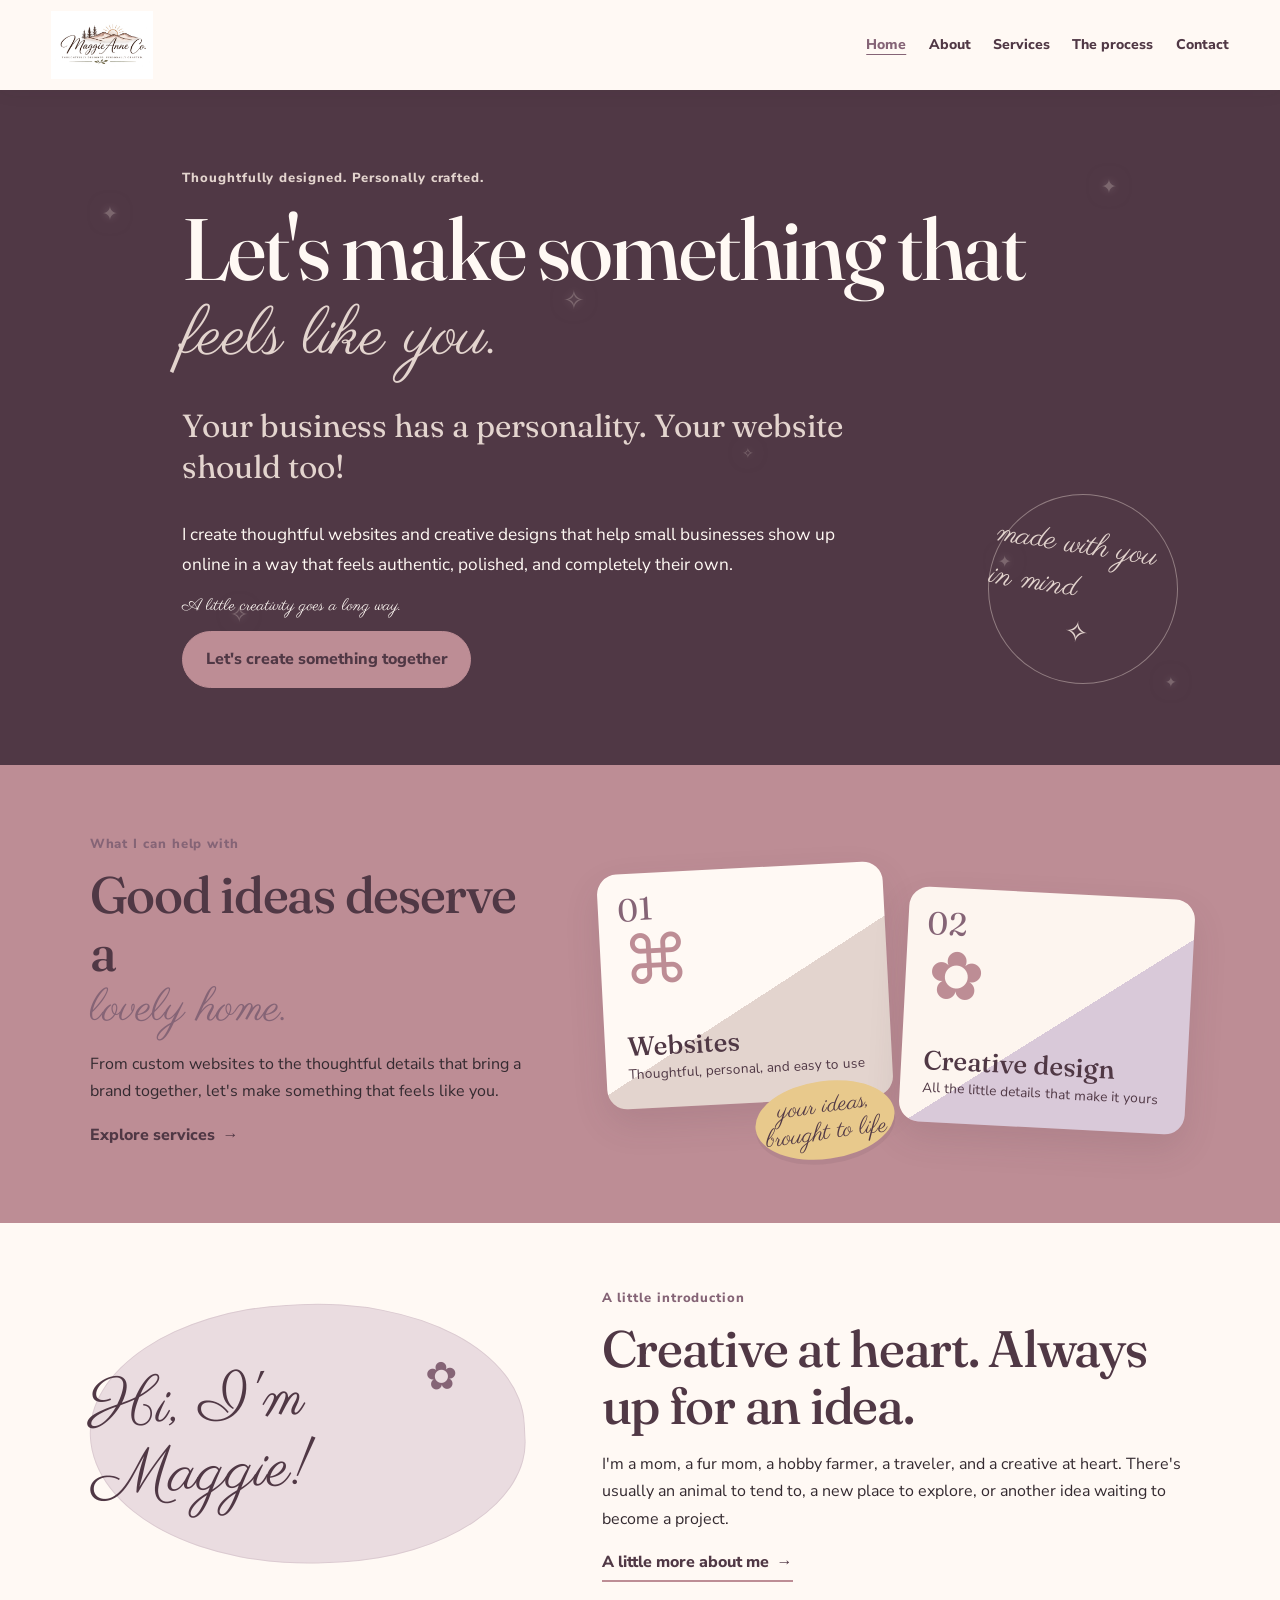
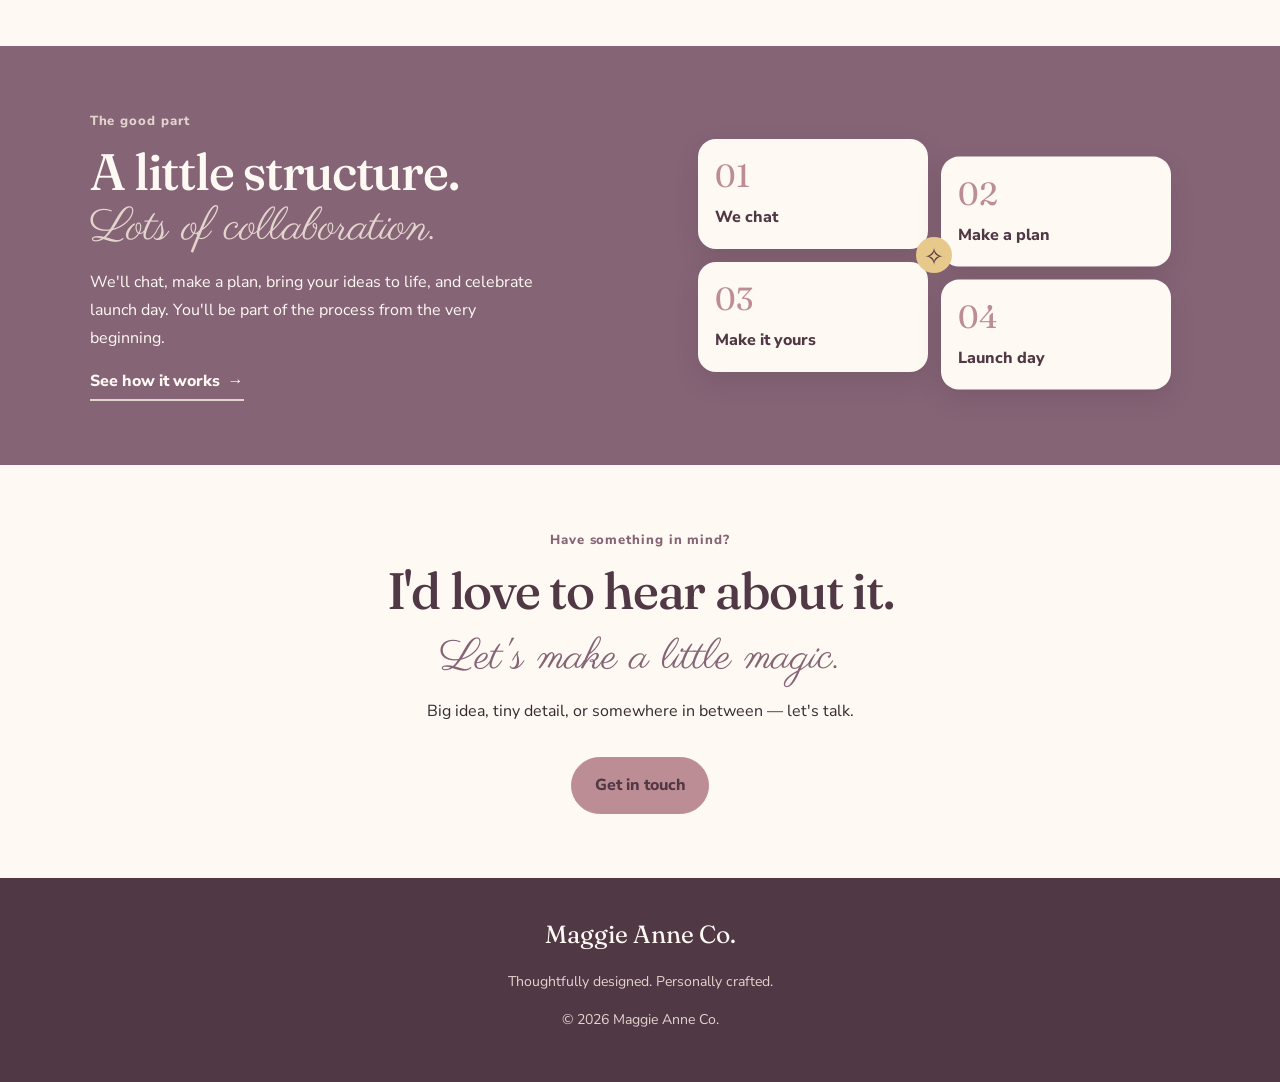
==== index.html @ d145fb6e "Refine brand typography with flowing boutique script accents" ====
<!doctype html>
<html lang="en">
<head>
  <meta charset="utf-8"><meta name="viewport" content="width=device-width, initial-scale=1">
  <meta name="description" content="Thoughtfully designed websites and creative design from Maggie Anne Co.">
  <meta name="theme-color" content="#503845"><title>Home | Maggie Anne Co.</title>
  <link rel="stylesheet" href="style.css"><script src="script.js" defer></script>
</head>
<body>
<header class="site-header"><a class="brand" href="index.html" aria-label="Maggie Anne Co. home"><img src="assets/brand/Untitled%20design%20-%201.png" alt="Maggie Anne Co."></a><nav class="nav" aria-label="Main navigation"><a href="index.html" aria-current="page">Home</a><a href="about.html">About</a><a href="services.html">Services</a><a href="process.html">The process</a><a href="contact.html">Contact</a></nav></header>
<main>
<section class="hero home-hero"><div class="sparkle-field" aria-hidden="true"><span class="sparkle s1">✦</span><span class="sparkle s2">✧</span><span class="sparkle s3">✦</span><span class="sparkle s4">✧</span><span class="sparkle s5">✦</span><span class="sparkle s6">✧</span><span class="sparkle s7">✦</span></div><div class="hero-inner">
<p class="eyebrow">Thoughtfully designed. Personally crafted.</p><h1>Let's make something that <span class="script-accent">feels like you.</span></h1><p class="hero-lede">Your business has a personality. Your website should too!</p><p>I create thoughtful websites and creative designs that help small businesses show up online in a way that feels authentic, polished, and completely their own.</p><p class="script-accent hero-script">A little creativity goes a long way.</p><a class="btn" href="contact.html">Let's create something together</a>
</div><div class="hero-side-note" aria-hidden="true"><span>made with you in mind</span><b>✧</b></div></section>
<section class="section rose home-offerings"><div class="section-inner home-feature-layout">
<div class="home-section-copy"><p class="eyebrow">What I can help with</p><h2>Good ideas deserve a <em class="script-accent">lovely home.</em></h2><p>From custom websites to the thoughtful details that bring a brand together, let's make something that feels like you.</p><a class="text-link" href="services.html">Explore services <span aria-hidden="true">→</span></a></div>
<div class="mini-showcase" aria-label="Creative services preview">
<a class="showcase-card showcase-web" href="services.html"><span class="showcase-number">01</span><span class="showcase-symbol">⌘</span><strong>Websites</strong><small>Thoughtful, personal, and easy to use</small></a>
<a class="showcase-card showcase-design" href="services.html"><span class="showcase-number">02</span><span class="showcase-symbol">✿</span><strong>Creative design</strong><small>All the little details that make it yours</small></a>
<div class="showcase-note script-accent">your ideas, brought to life</div>
</div></div></section>
<section class="section intro-strip"><div class="section-inner intro-feature">
<div class="intro-script-panel"><span class="script-accent">Hi, I'm Maggie!</span><span class="intro-doodle">✿</span></div>
<div class="intro-copy"><p class="eyebrow">A little introduction</p><h2>Creative at heart. Always up for an idea.</h2><p>I'm a mom, a fur mom, a hobby farmer, a traveler, and a creative at heart. There's usually an animal to tend to, a new place to explore, or another idea waiting to become a project.</p><a class="text-link" href="about.html">A little more about me <span aria-hidden="true">→</span></a></div>
</div></section>
<section class="section mauve home-process"><div class="section-inner home-feature-layout reverse">
<div class="home-section-copy light-copy"><p class="eyebrow">The good part</p><h2>A little structure. <em class="script-accent">Lots of collaboration.</em></h2><p>We'll chat, make a plan, bring your ideas to life, and celebrate launch day. You'll be part of the process from the very beginning.</p><a class="text-link" href="process.html">See how it works <span aria-hidden="true">→</span></a></div>
<div class="process-preview" aria-label="Four steps in the design process"><div class="preview-step"><b>01</b><span>We chat</span></div><div class="preview-step"><b>02</b><span>Make a plan</span></div><div class="preview-step"><b>03</b><span>Make it yours</span></div><div class="preview-step"><b>04</b><span>Launch day</span></div><span class="preview-spark">✧</span></div>
</div></section>
<section class="section final-invitation center"><div class="section-inner"><p class="eyebrow">Have something in mind?</p><h2>I'd love to hear about it.</h2><p class="script-accent closing-script">Let's make a little magic.</p><p>Big idea, tiny detail, or somewhere in between — let's talk.</p><a class="btn" href="contact.html">Get in touch</a></div></section>
</main><footer class="site-footer"><div class="footer-mark">Maggie Anne Co.</div><p>Thoughtfully designed. Personally crafted.</p><p>© <span id="year"></span> Maggie Anne Co.</p></footer>
</body></html>
---- style.css ----
@import url('https://fonts.googleapis.com/css2?family=Fraunces:opsz,wght@9..144,400;9..144,500;9..144,600&family=Nunito+Sans:wght@400;500;600;700;800&family=Parisienne&display=swap&display=swap');
:root{--plum:#503845;--rose:#BD8D95;--cream:#E3D4CE;--mauve:#856476;--paper:#FFF9F4;--ink:#342A30;--sage:#85816A;--butter:#E8C98C;--lilac:#D9C9D9}
*{box-sizing:border-box}html{scroll-behavior:smooth}body{margin:0;background:var(--paper);color:var(--ink);font:16px/1.72 'Nunito Sans',Arial,sans-serif}a{color:inherit}img{max-width:100%;height:auto}
.site-header{display:flex;align-items:center;justify-content:space-between;gap:1.5rem;padding:.7rem clamp(1rem,4vw,4rem);background:var(--paper);position:sticky;top:0;z-index:10;box-shadow:0 2px 18px #342a3010}.brand{display:block;flex:0 1 auto;min-width:0}.brand img{display:block;width:min(205px,34vw);max-height:68px;object-fit:contain;object-position:left center}.nav{display:flex;gap:clamp(.65rem,1.8vw,1.4rem);align-items:center;flex-wrap:wrap}.nav a{text-decoration:none;font-size:.88rem;font-weight:800;color:var(--plum);white-space:nowrap}.nav a:hover,.nav a[aria-current=page]{color:var(--mauve);text-decoration:underline;text-underline-offset:5px}
.hero{padding:clamp(3.7rem,6vw,5.5rem) clamp(1.3rem,8vw,8rem);background:var(--plum);color:var(--paper);position:relative;overflow:hidden;isolation:isolate}.hero-inner{max-width:1000px;margin:auto;position:relative;z-index:1}.eyebrow{text-transform:none;letter-spacing:.07em;font-size:.82rem;font-weight:800;color:var(--mauve);margin:0 0 .65rem}.hero .eyebrow{color:var(--cream)}h1,h2,h3{font-family:'Fraunces',Georgia,serif;font-weight:500;line-height:1.12;letter-spacing:-.025em;color:var(--plum);margin-top:.2rem}h1{font-size:clamp(2.65rem,6.8vw,5.6rem);color:var(--paper);max-width:900px;margin:.35rem 0 1rem}h1 em{color:var(--cream);font-weight:500}h2{font-size:clamp(2rem,4vw,3.25rem);margin:.25rem 0 1rem}h3{font-size:1.45rem;margin:.25rem 0 .55rem}.hero p:not(.eyebrow){max-width:690px;color:var(--paper);font-size:1.08rem}.hero .hero-lede{font-family:'Fraunces',Georgia,serif;font-size:clamp(1.35rem,2.6vw,2rem)!important;line-height:1.3;color:var(--cream)!important;max-width:760px}.hero-aside{color:#F0DCE0!important;font-weight:700}
.script-accent{font-family:'Parisienne','Brush Script MT',cursive;font-weight:400;letter-spacing:0;color:var(--mauve);font-size:clamp(2.05rem,3.6vw,3rem);line-height:1.08}.hero-script{color:var(--cream);font-size:clamp(2.25rem,4vw,3.35rem);margin:.65rem 0 0}.btn{display:inline-block;padding:.85rem 1.4rem;border-radius:999px;background:var(--rose);color:var(--plum);font-weight:800;text-decoration:none;margin-top:1rem;border:1px solid var(--rose);transition:transform .2s ease,background .2s ease}.btn:hover{background:var(--cream);transform:translateY(-2px)}
.section{padding:clamp(3rem,5vw,4.5rem) clamp(1.3rem,7vw,7rem)}.section-inner{max-width:1120px;margin:auto}.section.rose{background:var(--rose)}.section.mauve{background:var(--mauve);color:var(--paper)}.section.mauve h2,.section.mauve h3,.section.plum h2{color:var(--paper)}.section.plum{background:var(--plum);color:var(--paper)}.section.cream{background:var(--cream)}
.panel{background:var(--paper);color:var(--ink);padding:clamp(1.5rem,4vw,3.2rem);border-radius:24px;box-shadow:0 18px 44px #342a3020;max-width:960px}.panel h2,.panel h3{color:var(--plum)}.panel-feature{position:relative;overflow:hidden}.panel-feature:after{content:'✧';position:absolute;right:clamp(1rem,4vw,3rem);top:1rem;font-size:clamp(3rem,7vw,6rem);line-height:1;color:var(--lilac);opacity:.75;transform:rotate(12deg)}.panel-feature>*{position:relative;z-index:1}.text-link{display:inline-flex;gap:.5rem;align-items:center;color:var(--plum);font-weight:800;text-decoration:none;border-bottom:2px solid var(--rose);padding-bottom:.2rem}.text-link span{transition:transform .2s}.text-link:hover span{transform:translateX(4px)}.center{text-align:center}
.site-footer{background:var(--plum);color:var(--cream);padding:2.2rem 1.3rem;text-align:center;font-size:.88rem}.footer-mark{font-family:'Fraunces',Georgia,serif;font-size:1.55rem;color:var(--paper)}.small-note{font-size:.9rem;color:#5A4A52;margin-top:1.5rem}
.sparkle-field{position:absolute;inset:0;pointer-events:none;overflow:hidden;z-index:0}.sparkle{position:absolute;display:block;color:var(--cream);text-shadow:0 0 7px #fff8,0 0 18px #BD8D95aa;opacity:.3;animation:twinkle 4.2s ease-in-out infinite}.sparkle.s1{top:16%;left:8%;font-size:1.2rem;animation-delay:.2s}.sparkle.s2{top:28%;left:44%;font-size:1.6rem;animation-delay:1.1s}.sparkle.s3{top:68%;left:78%;font-size:1rem;animation-delay:1.8s}.sparkle.s4{top:75%;left:18%;font-size:1.4rem;animation-delay:.7s}.sparkle.s5{top:12%;left:86%;font-size:1.2rem;animation-delay:2.2s}.sparkle.s6{top:52%;left:58%;font-size:.9rem;animation-delay:1.4s}.sparkle.s7{top:86%;left:91%;font-size:.9rem;animation-delay:2.7s}@keyframes twinkle{0%,100%{opacity:.12;transform:scale(.75) rotate(0)}45%{opacity:.8;transform:scale(1.2) rotate(22deg);filter:brightness(1.35)}65%{opacity:.35;transform:scale(.92) rotate(40deg)}}
.home-hero{min-height:490px;display:flex;align-items:center}.home-hero .hero-inner{max-width:850px;margin-left:max(0px,calc((100vw - 1120px)/2))}.hero-side-note{position:absolute;right:8%;bottom:12%;width:190px;height:190px;border:1px solid #e3d4ce70;border-radius:50%;display:flex;align-items:center;justify-content:center;flex-direction:column;transform:rotate(9deg);color:var(--cream);font:500 2rem 'Parisienne',cursive}.hero-side-note b{font:1.8rem 'Nunito Sans';margin-top:.2rem}.home-feature-layout{display:grid;grid-template-columns:.85fr 1.15fr;gap:clamp(2rem,6vw,5rem);align-items:center}.home-section-copy{max-width:460px}.home-section-copy h2 em{font-weight:500}.mini-showcase{min-height:330px;position:relative;display:grid;grid-template-columns:1fr 1fr;gap:1rem;align-items:center;padding:1rem 0 2rem}.showcase-card{min-height:235px;padding:1.4rem;border-radius:20px;background:var(--paper);color:var(--plum);text-decoration:none;box-shadow:0 15px 35px #50384520;display:flex;flex-direction:column;justify-content:flex-end;position:relative;overflow:hidden;transition:transform .25s}.showcase-card:hover{transform:translateY(-7px) rotate(-1deg)}.showcase-web{transform:rotate(-3deg);background:linear-gradient(150deg,#fff9f4 0 55%,#e3d4ce 55%)}.showcase-design{transform:translateY(25px) rotate(3deg);background:linear-gradient(145deg,#fdf5ef 0 55%,#d9c9d9 55%)}.showcase-number{position:absolute;top:1rem;left:1.2rem;font:2rem 'Fraunces',serif;color:var(--mauve)}.showcase-symbol{font-size:4.2rem;line-height:1;color:var(--rose);margin-bottom:auto;padding-top:2.1rem}.showcase-card strong{font:500 1.65rem 'Fraunces',serif}.showcase-card small{font-size:.85rem}.showcase-note{position:absolute;bottom:0;left:26%;background:var(--butter);color:var(--plum);border-radius:50%;width:140px;height:78px;display:grid;place-items:center;text-align:center;font-size:1.55rem;transform:rotate(-8deg);box-shadow:0 5px 0 #50384515}
.intro-feature{display:grid;grid-template-columns:.85fr 1.15fr;gap:clamp(2rem,6vw,5rem);align-items:center}.intro-script-panel{min-height:260px;border-radius:48% 52% 45% 55%;background:#eadce0;display:flex;align-items:center;justify-content:center;position:relative;transform:rotate(-3deg);box-shadow:inset 0 0 0 1px #85647625}.intro-script-panel .script-accent{font-size:clamp(3rem,5vw,4.5rem);color:var(--plum)}.intro-doodle{position:absolute;right:15%;top:18%;font-size:2.4rem;color:var(--mauve)}.intro-copy{max-width:610px}.intro-copy h2{margin-bottom:.8rem}
.home-process .home-feature-layout{grid-template-columns:1fr 1fr}.light-copy h2,.light-copy p{color:var(--paper)}.light-copy .eyebrow{color:var(--cream)}.light-copy .script-accent{color:var(--cream)}.light-copy .text-link{color:var(--paper);border-color:var(--cream)}.process-preview{display:grid;grid-template-columns:1fr 1fr;gap:.8rem;position:relative;padding:1.2rem}.preview-step{background:var(--paper);color:var(--plum);padding:1.1rem;border-radius:18px;min-height:110px;display:flex;flex-direction:column;justify-content:space-between;box-shadow:0 10px 25px #342a3025}.preview-step b{font:2rem 'Fraunces',serif;color:var(--rose)}.preview-step span{font-weight:800}.preview-step:nth-child(2){transform:translateY(1.1rem)}.preview-step:nth-child(4){transform:translateY(1.1rem)}.preview-spark{position:absolute;left:calc(50% - 18px);top:calc(50% - 18px);background:var(--butter);color:var(--plum);width:36px;height:36px;border-radius:50%;display:grid;place-items:center;font-size:1.5rem}.closing-script{font-size:2.7rem;margin:.2rem 0}.final-invitation{background:var(--paper)}
.about-intro{display:grid;grid-template-columns:.82fr 1.18fr;gap:2.5rem;align-items:center}.about-photo-composition{position:relative;padding:0 1rem 2.2rem 0}.photo-placeholder{min-height:230px;border:1.5px dashed #85647680;border-radius:22px;background:linear-gradient(145deg,#fff9f4 0%,#eadce0 52%,#e3d4ce 100%);display:flex;flex-direction:column;align-items:center;justify-content:center;text-align:center;padding:1.5rem;color:var(--plum);gap:.45rem;position:relative;overflow:hidden}.photo-placeholder strong{font-family:'Fraunces',Georgia,serif;font-size:1.35rem;font-weight:500}.photo-placeholder small{font-size:.85rem;max-width:230px}.photo-main{min-height:450px;border-radius:48% 48% 18px 18px;background:radial-gradient(ellipse at 50% 28%,#fff9f4 0 13%,transparent 13.5%),linear-gradient(145deg,#d8c5c8,#fff9f4 48%,#c7b9a6)}.placeholder-icon{font-size:2.5rem;color:var(--mauve)}.photo-caption{position:absolute;bottom:.1rem;left:1.3rem;font-size:2rem;color:var(--plum);transform:rotate(-5deg)}.photo-sticker{position:absolute;right:-.3rem;top:12%;width:92px;height:92px;border-radius:50%;background:var(--butter);color:var(--plum);display:grid;place-content:center;text-align:center;font:500 1.2rem/1 'Parisienne',cursive;transform:rotate(9deg);box-shadow:0 5px 0 #50384518}.about-story{max-width:none}.section-heading{max-width:720px;margin:0 auto 1.5rem;text-align:center}.section-script{display:block;font-size:2rem;margin-top:.2rem}.photo-grid{display:grid;grid-template-columns:repeat(4,1fr);gap:1rem;align-items:start}.photo-grid .photo-placeholder{min-height:245px;justify-content:flex-end;text-align:left;align-items:flex-start;padding:1.3rem}.photo-grid .photo-placeholder:nth-child(even){margin-top:2rem}.photo-grid .photo-placeholder:nth-child(odd){margin-bottom:1rem}.photo-grid .placeholder-icon{font-size:3rem;margin-bottom:auto}.photo-index{position:absolute;right:1rem;top:.8rem;font:1.5rem 'Fraunces',serif;color:#85647680}.farm-photo{background:linear-gradient(155deg,#d9d4bd,#fff9f4 70%)}.animal-photo{background:linear-gradient(155deg,#eadce0,#fff9f4 70%)}.travel-photo{background:linear-gradient(155deg,#c9d0c2,#fff9f4 70%)}.making-photo{background:linear-gradient(155deg,#e8d4c5,#fff9f4 70%)}.about-ending{display:grid;grid-template-columns:.55fr 1.45fr;gap:2rem;align-items:center}.about-ending-mark{font-size:clamp(2.8rem,5vw,4.5rem);color:var(--cream);text-align:center;transform:rotate(-7deg)}
.service-heading{display:grid;grid-template-columns:auto 1fr;gap:1.5rem;align-items:start;margin-bottom:1.8rem}.service-heading>div{max-width:800px}.section-number{font-family:'Fraunces',Georgia,serif;font-size:clamp(3rem,7vw,5.5rem);line-height:.95;color:var(--plum);background:var(--cream);border-radius:50% 46% 52% 44%;width:clamp(4.5rem,9vw,7rem);height:clamp(4.5rem,9vw,7rem);display:grid;place-items:center;transform:rotate(-7deg)}.service-heading-light .section-number{background:var(--cream);color:var(--plum)}.service-feature-grid{display:grid;grid-template-columns:repeat(3,1fr);gap:1rem}.service-card,.detail-card{background:var(--paper);border-radius:22px;padding:1.5rem;box-shadow:0 12px 30px #342a3015;position:relative;overflow:hidden}.service-card:nth-child(2){transform:translateY(1rem)}.service-card h3,.detail-card h3{color:var(--plum)}.card-doodle{font-size:2.5rem;color:var(--rose);display:block;margin-bottom:.3rem}.card-kicker{display:block;text-transform:uppercase;letter-spacing:.1em;font-size:.68rem;font-weight:800;color:var(--mauve);margin:.3rem 0}.founding-offer{margin:3rem 0 2rem;background:var(--plum);color:var(--paper);border-radius:28px;padding:clamp(1.5rem,4vw,3rem);display:grid;grid-template-columns:145px 1fr;gap:2rem;align-items:center;position:relative;overflow:hidden;box-shadow:0 18px 38px #50384530}.founding-offer:after{content:'✦';position:absolute;right:2rem;top:-1.3rem;font-size:9rem;color:#ffffff12;transform:rotate(12deg)}.founding-offer h2{color:var(--paper);margin:.1rem 0}.founding-offer .eyebrow{color:var(--cream)}.offer-stamp{width:130px;height:130px;border-radius:50%;background:var(--butter);color:var(--plum);display:grid;place-content:center;text-align:center;font-family:'Fraunces',Georgia,serif;font-size:1.15rem;line-height:1.05;transform:rotate(-9deg);box-shadow:0 5px 0 #bd8d95}.offer-price{font-family:'Fraunces',Georgia,serif;font-size:3rem;line-height:1;margin:.3rem 0;color:var(--cream)}.offer-footnote{font-size:.88rem;color:var(--cream);font-style:italic}.details-grid{display:grid;grid-template-columns:repeat(2,1fr);gap:1rem}.detail-card{border:1px solid #85647630}.detail-card .eyebrow{color:var(--mauve)}.service-heading-light .eyebrow{color:var(--cream)}.service-script{display:block;color:var(--cream);font-size:2.4rem;margin-top:.4rem}.creative-grid{display:grid;grid-template-columns:repeat(3,1fr);gap:1rem;margin-top:1.5rem}.creative-card{background:var(--paper);color:var(--ink);border-radius:22px;padding:1.35rem;min-height:175px;box-shadow:0 12px 30px #342a3020;transition:transform .2s ease;position:relative;overflow:hidden}.creative-card:after{content:'✧';position:absolute;right:1rem;bottom:-.9rem;font-size:4rem;color:#d9c9d955}.creative-card:hover{transform:translateY(-5px)}.creative-card>span{font-size:1.8rem;color:var(--rose)}.creative-card h3{color:var(--plum);font-size:1.25rem}.service-note{margin-top:1.5rem;color:var(--paper);font-weight:700}
.section-heading{max-width:720px;margin:0 auto 1.5rem;text-align:center}.process-grid{display:grid;grid-template-columns:repeat(2,1fr);gap:1.2rem;margin-top:1.5rem;position:relative}.process-card{background:var(--paper);border-radius:24px;padding:1.6rem;box-shadow:0 12px 30px #342a3018;border:1px solid #85647620;position:relative;overflow:hidden;transition:transform .2s,box-shadow .2s}.process-card:hover{transform:translateY(-4px);box-shadow:0 18px 36px #342a3025}.process-top{display:flex;justify-content:space-between;align-items:center;margin-bottom:1rem}.process-card .number{font-size:3rem;color:var(--mauve)}.process-icon{width:3.5rem;height:3.5rem;display:grid;place-items:center;border-radius:50%;background:var(--cream);color:var(--plum);font-size:1.6rem}.process-card:nth-child(2) .process-icon{background:#E9D9DC}.process-card:nth-child(3) .process-icon{background:#E6DCE8}.process-card:nth-child(4) .process-icon{background:#F0E2C9}.process-card .eyebrow{color:var(--mauve)}.step-note{display:block;border-top:1px solid #85647630;margin-top:1.2rem;padding-top:.9rem;color:var(--mauve);font-weight:800;font-size:.9rem}.communication-section{display:grid;grid-template-columns:.7fr 1.3fr;gap:2rem;align-items:center}.communication-ornament{display:flex;flex-direction:column;align-items:center;color:var(--cream);font-size:2.5rem;text-align:center;transform:rotate(-5deg)}.communication-ornament b{font-size:2.5rem;font-weight:400}
.contact-card{background:var(--paper);padding:2rem;border-radius:18px;max-width:720px}.contact-card a{color:var(--plum);font-weight:700}
@media(max-width:800px){.site-header{align-items:center;gap:.5rem}.brand img{width:150px;max-height:54px}.nav{justify-content:flex-end;gap:.45rem .8rem}.nav a{font-size:.78rem}.photo-grid{grid-template-columns:repeat(2,1fr)}.service-feature-grid{grid-template-columns:1fr}.service-card:nth-child(2){transform:none}.creative-grid{grid-template-columns:repeat(2,1fr)}.hero-side-note{right:3%;opacity:.6}.home-feature-layout,.intro-feature{gap:2rem}.about-ending{grid-template-columns:1fr}.about-ending-mark{margin-bottom:-1rem}}
@media(max-width:560px){.site-header{position:relative;flex-direction:column;align-items:center;padding:.65rem 1rem}.brand img{width:180px;max-height:56px;object-position:center}.nav{justify-content:center;gap:.55rem .9rem}.nav a{font-size:.78rem}.hero{padding:3.7rem 1.35rem}.hero:after{display:none}.section{padding-block:3rem}.home-feature-layout,.intro-feature,.home-process .home-feature-layout,.about-intro,.communication-section{grid-template-columns:1fr;gap:1.6rem}.hero-side-note{display:none}.mini-showcase{min-height:280px;gap:.6rem;padding:.5rem 0 2rem}.showcase-card{min-height:205px;padding:1rem}.showcase-card strong{font-size:1.35rem}.showcase-note{left:27%;width:125px}.intro-script-panel{min-height:190px;max-width:340px;margin:auto;width:100%}.intro-copy{padding:0 .2rem}.process-preview{padding:.3rem}.preview-step{min-height:95px}.photo-main{min-height:320px}.photo-grid{grid-template-columns:repeat(2,1fr);gap:.7rem}.photo-grid .photo-placeholder{min-height:200px;padding:1rem}.photo-grid .photo-placeholder:nth-child(even){margin-top:1rem}.photo-caption{font-size:1.7rem}.photo-sticker{width:78px;height:78px;font-size:1rem}.service-heading{grid-template-columns:1fr;gap:1rem}.section-number{width:4rem;height:4rem;font-size:2.8rem}.founding-offer{grid-template-columns:1fr;gap:1.2rem;margin-top:2rem}.offer-stamp{width:100px;height:100px;font-size:1rem}.details-grid,.process-grid,.creative-grid{grid-template-columns:1fr}.service-card:nth-child(2){transform:none}.communication-ornament{flex-direction:row;justify-content:center;gap:.6rem;font-size:2rem}.about-ending-mark{font-size:3rem}.panel-feature:after{font-size:3.5rem;right:1rem;top:.6rem}}
@media(prefers-reduced-motion:reduce){.sparkle{animation:none;opacity:.45}html{scroll-behavior:auto}.btn,.creative-card,.process-card,.showcase-card{transition:none}}


/* Refinements from mobile review */
.home-section-copy h2 .script-accent,
.light-copy h2 .script-accent{display:block;font-style:normal;margin-top:.08em}
.home-section-copy h2,.light-copy h2{max-width:100%}
.about-ending .panel-feature{padding-top:1.8rem;padding-bottom:2rem}
.about-ending .panel-feature .eyebrow{margin-bottom:.45rem}
.about-ending .panel-feature h2{display:block;margin:.1rem 0 .8rem;max-width:640px}
.service-card{padding:1.2rem 1.35rem}
.service-card .card-doodle{position:absolute;top:1.15rem;right:1.25rem;font-size:1.8rem;margin:0}
.service-card .card-kicker{padding-right:2.2rem;margin:.15rem 0 .65rem}
.service-card h3{max-width:92%;margin-bottom:.45rem}
@media(max-width:560px){
  .mini-showcase{display:grid;grid-template-columns:1fr;min-height:0;gap:.8rem;padding:.4rem 0 0}
  .showcase-card,.showcase-web,.showcase-design{display:grid;grid-template-columns:58px 1fr;grid-template-rows:auto auto;align-content:center;align-items:center;gap:.1rem 1rem;min-height:116px;padding:1rem 1.15rem;transform:none;border-radius:18px}
  .showcase-card:hover{transform:none}
  .showcase-number{top:.7rem;right:1rem;left:auto;font-size:1.15rem}
  .showcase-symbol{grid-column:1;grid-row:1/3;font-size:2.8rem;line-height:1;padding:0;margin:0;align-self:center}
  .showcase-card strong{grid-column:2;grid-row:1;font-size:1.35rem;align-self:end;padding-right:1.6rem}
  .showcase-card small{grid-column:2;grid-row:2;font-size:.82rem;line-height:1.35;align-self:start}
  .showcase-note{position:static;width:auto;max-width:260px;height:auto;min-height:0;padding:.55rem 1rem;margin:.1rem auto 0;border-radius:999px;display:block;text-align:center;font-size:1.45rem;transform:none}
  .home-section-copy h2 .script-accent,.light-copy h2 .script-accent{margin-top:.12em}
  .service-card{padding:1.15rem 1.25rem}
  .service-card .card-doodle{top:1rem;right:1.1rem}
  .service-card .card-kicker{margin-bottom:.45rem}
}


/* Compact creative-service cards with custom line-art illustrations */
.card-doodle{position:absolute;top:1rem;right:1.2rem;width:2.2rem;height:2.2rem;color:var(--rose);margin:0}
.card-doodle svg,.creative-icon svg{width:100%;height:100%;fill:none;stroke:currentColor;stroke-width:2;stroke-linecap:round;stroke-linejoin:round}
.creative-card{display:grid;grid-template-columns:3.25rem 1fr;gap:1rem;align-items:start;min-height:0;padding:1.35rem}
.creative-icon{display:block;width:3rem;height:3rem;color:var(--rose);margin:.1rem 0 0}
.creative-card-copy{min-width:0}
.creative-card h3{margin:.05rem 0 .45rem;font-size:1.22rem;line-height:1.18}
.creative-card p{margin:0;font-size:.94rem;line-height:1.5}
.creative-card:after{font-size:2.8rem;right:.55rem;bottom:-.8rem}
@media(max-width:560px){
 .creative-grid{grid-template-columns:1fr;gap:.75rem}
 .creative-card{grid-template-columns:2.7rem 1fr;gap:.9rem;padding:1.05rem 1.15rem;min-height:0}
 .creative-icon{width:2.5rem;height:2.5rem}
 .creative-card h3{font-size:1.18rem}
 .creative-card p{font-size:.9rem;line-height:1.45}
 .card-doodle{width:1.9rem;height:1.9rem;top:.85rem;right:1rem}
}

/* Boutique script refinement: flowing handwritten accents, restrained and readable */
.script-accent{font-family:'Parisienne','Brush Script MT',cursive;font-weight:400}
.hero h1 .script-accent{display:block;color:var(--cream);font-size:clamp(2.8rem,5.2vw,4.6rem);line-height:1.05;margin-top:.08em}
.section .script-accent{font-weight:400}
@media(max-width:560px){.hero h1 .script-accent{font-size:clamp(2.35rem,11vw,3.35rem)}}
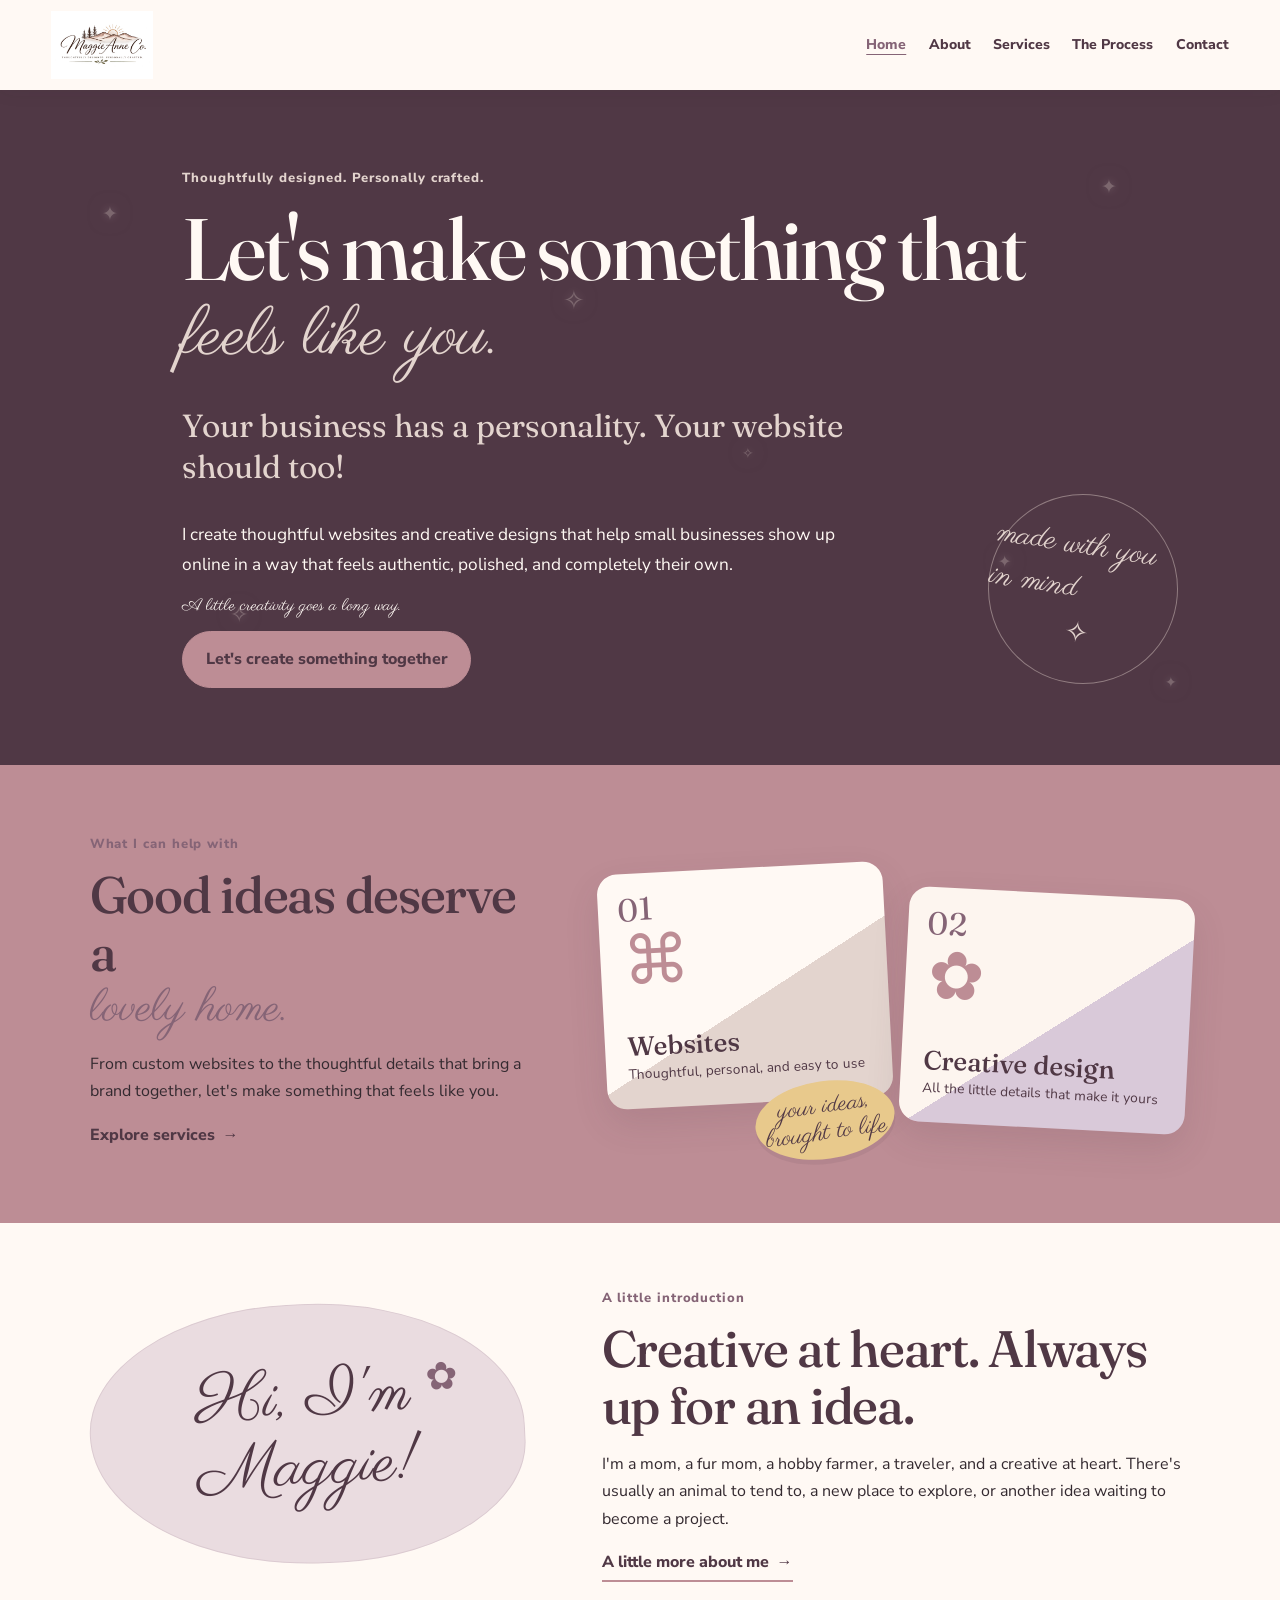
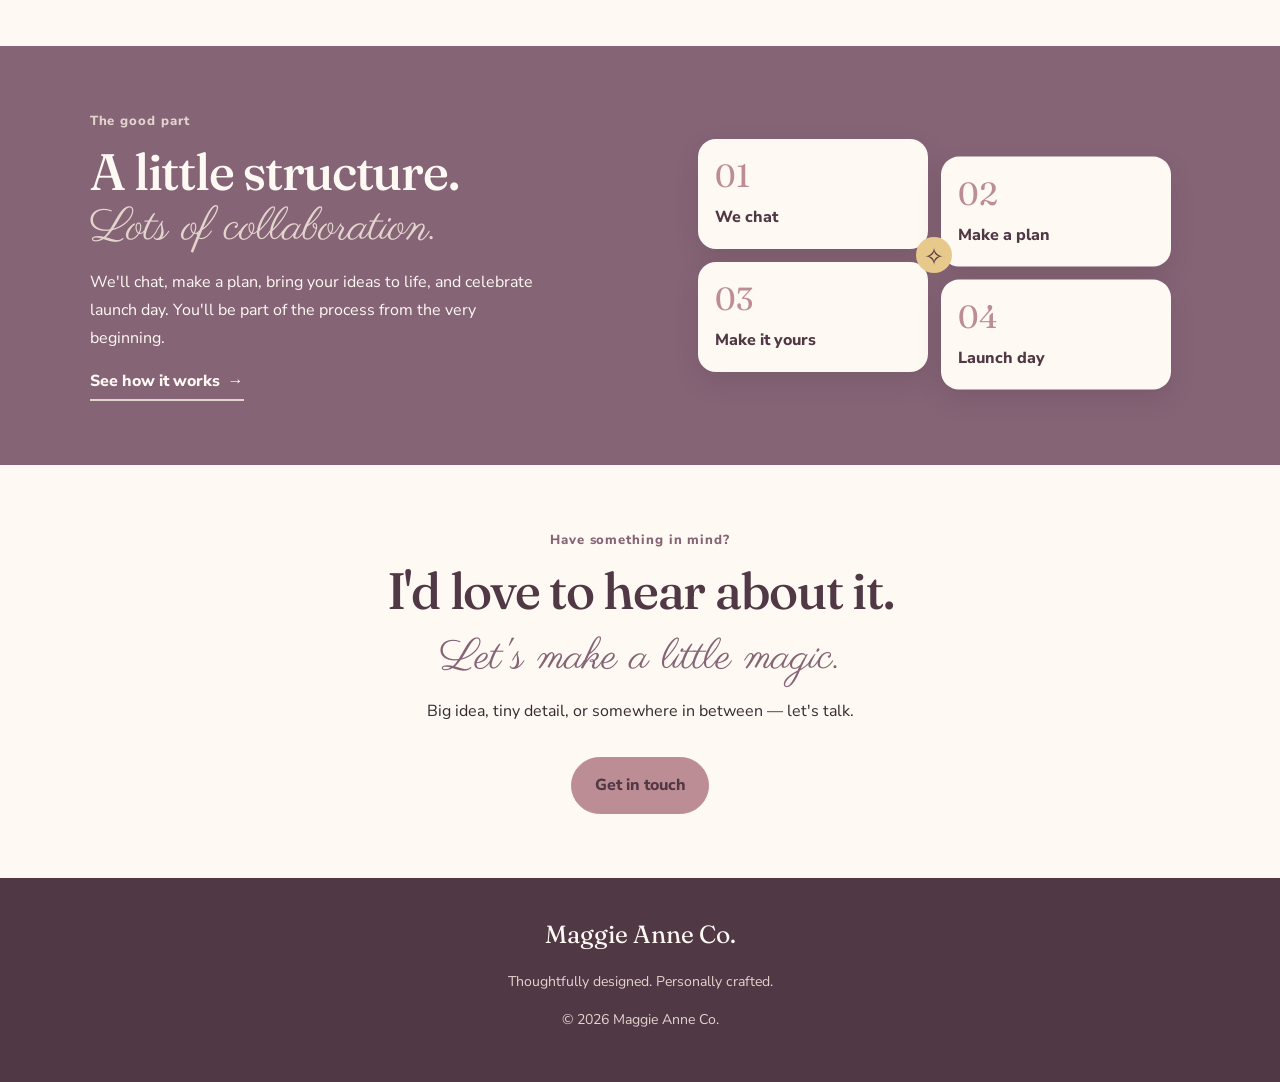
==== commit 4d1dd64b: "Refine navigation and hand-drawn process illustrations" ====
--- a/index.html
+++ b/index.html
@@ -7,7 +7,7 @@
   <link rel="stylesheet" href="style.css"><script src="script.js" defer></script>
 </head>
 <body>
-<header class="site-header"><a class="brand" href="index.html" aria-label="Maggie Anne Co. home"><img src="assets/brand/Untitled%20design%20-%201.png" alt="Maggie Anne Co."></a><nav class="nav" aria-label="Main navigation"><a href="index.html" aria-current="page">Home</a><a href="about.html">About</a><a href="services.html">Services</a><a href="process.html">The process</a><a href="contact.html">Contact</a></nav></header>
+<header class="site-header"><a class="brand" href="index.html" aria-label="Maggie Anne Co. home"><img src="assets/brand/Untitled%20design%20-%201.png" alt="Maggie Anne Co."></a><nav class="nav" aria-label="Main navigation"><a href="index.html" aria-current="page">Home</a><a href="about.html">About</a><a href="services.html">Services</a><a href="process.html">The Process</a><a href="contact.html">Contact</a></nav></header>
 <main>
 <section class="hero home-hero"><div class="sparkle-field" aria-hidden="true"><span class="sparkle s1">✦</span><span class="sparkle s2">✧</span><span class="sparkle s3">✦</span><span class="sparkle s4">✧</span><span class="sparkle s5">✦</span><span class="sparkle s6">✧</span><span class="sparkle s7">✦</span></div><div class="hero-inner">
 <p class="eyebrow">Thoughtfully designed. Personally crafted.</p><h1>Let's make something that <span class="script-accent">feels like you.</span></h1><p class="hero-lede">Your business has a personality. Your website should too!</p><p>I create thoughtful websites and creative designs that help small businesses show up online in a way that feels authentic, polished, and completely their own.</p><p class="script-accent hero-script">A little creativity goes a long way.</p><a class="btn" href="contact.html">Let's create something together</a>
@@ -20,7 +20,7 @@
 <div class="showcase-note script-accent">your ideas, brought to life</div>
 </div></div></section>
 <section class="section intro-strip"><div class="section-inner intro-feature">
-<div class="intro-script-panel"><span class="script-accent">Hi, I'm Maggie!</span><span class="intro-doodle">✿</span></div>
+<div class="intro-script-panel"><span class="script-accent">Hi, I'm<br>Maggie!</span><span class="intro-doodle">✿</span></div>
 <div class="intro-copy"><p class="eyebrow">A little introduction</p><h2>Creative at heart. Always up for an idea.</h2><p>I'm a mom, a fur mom, a hobby farmer, a traveler, and a creative at heart. There's usually an animal to tend to, a new place to explore, or another idea waiting to become a project.</p><a class="text-link" href="about.html">A little more about me <span aria-hidden="true">→</span></a></div>
 </div></section>
 <section class="section mauve home-process"><div class="section-inner home-feature-layout reverse">
--- a/style.css
+++ b/style.css
@@ -1,4 +1,4 @@
-@import url('https://fonts.googleapis.com/css2?family=Fraunces:opsz,wght@9..144,400;9..144,500;9..144,600&family=Nunito+Sans:wght@400;500;600;700;800&family=Parisienne&display=swap&display=swap');
+@import url('https://fonts.googleapis.com/css2?family=Fraunces:opsz,wght@9..144,400;9..144,500;9..144,600&family=Nunito+Sans:wght@400;500;600;700;800&family=Parisienne&display=swap');
 :root{--plum:#503845;--rose:#BD8D95;--cream:#E3D4CE;--mauve:#856476;--paper:#FFF9F4;--ink:#342A30;--sage:#85816A;--butter:#E8C98C;--lilac:#D9C9D9}
 *{box-sizing:border-box}html{scroll-behavior:smooth}body{margin:0;background:var(--paper);color:var(--ink);font:16px/1.72 'Nunito Sans',Arial,sans-serif}a{color:inherit}img{max-width:100%;height:auto}
 .site-header{display:flex;align-items:center;justify-content:space-between;gap:1.5rem;padding:.7rem clamp(1rem,4vw,4rem);background:var(--paper);position:sticky;top:0;z-index:10;box-shadow:0 2px 18px #342a3010}.brand{display:block;flex:0 1 auto;min-width:0}.brand img{display:block;width:min(205px,34vw);max-height:68px;object-fit:contain;object-position:left center}.nav{display:flex;gap:clamp(.65rem,1.8vw,1.4rem);align-items:center;flex-wrap:wrap}.nav a{text-decoration:none;font-size:.88rem;font-weight:800;color:var(--plum);white-space:nowrap}.nav a:hover,.nav a[aria-current=page]{color:var(--mauve);text-decoration:underline;text-underline-offset:5px}
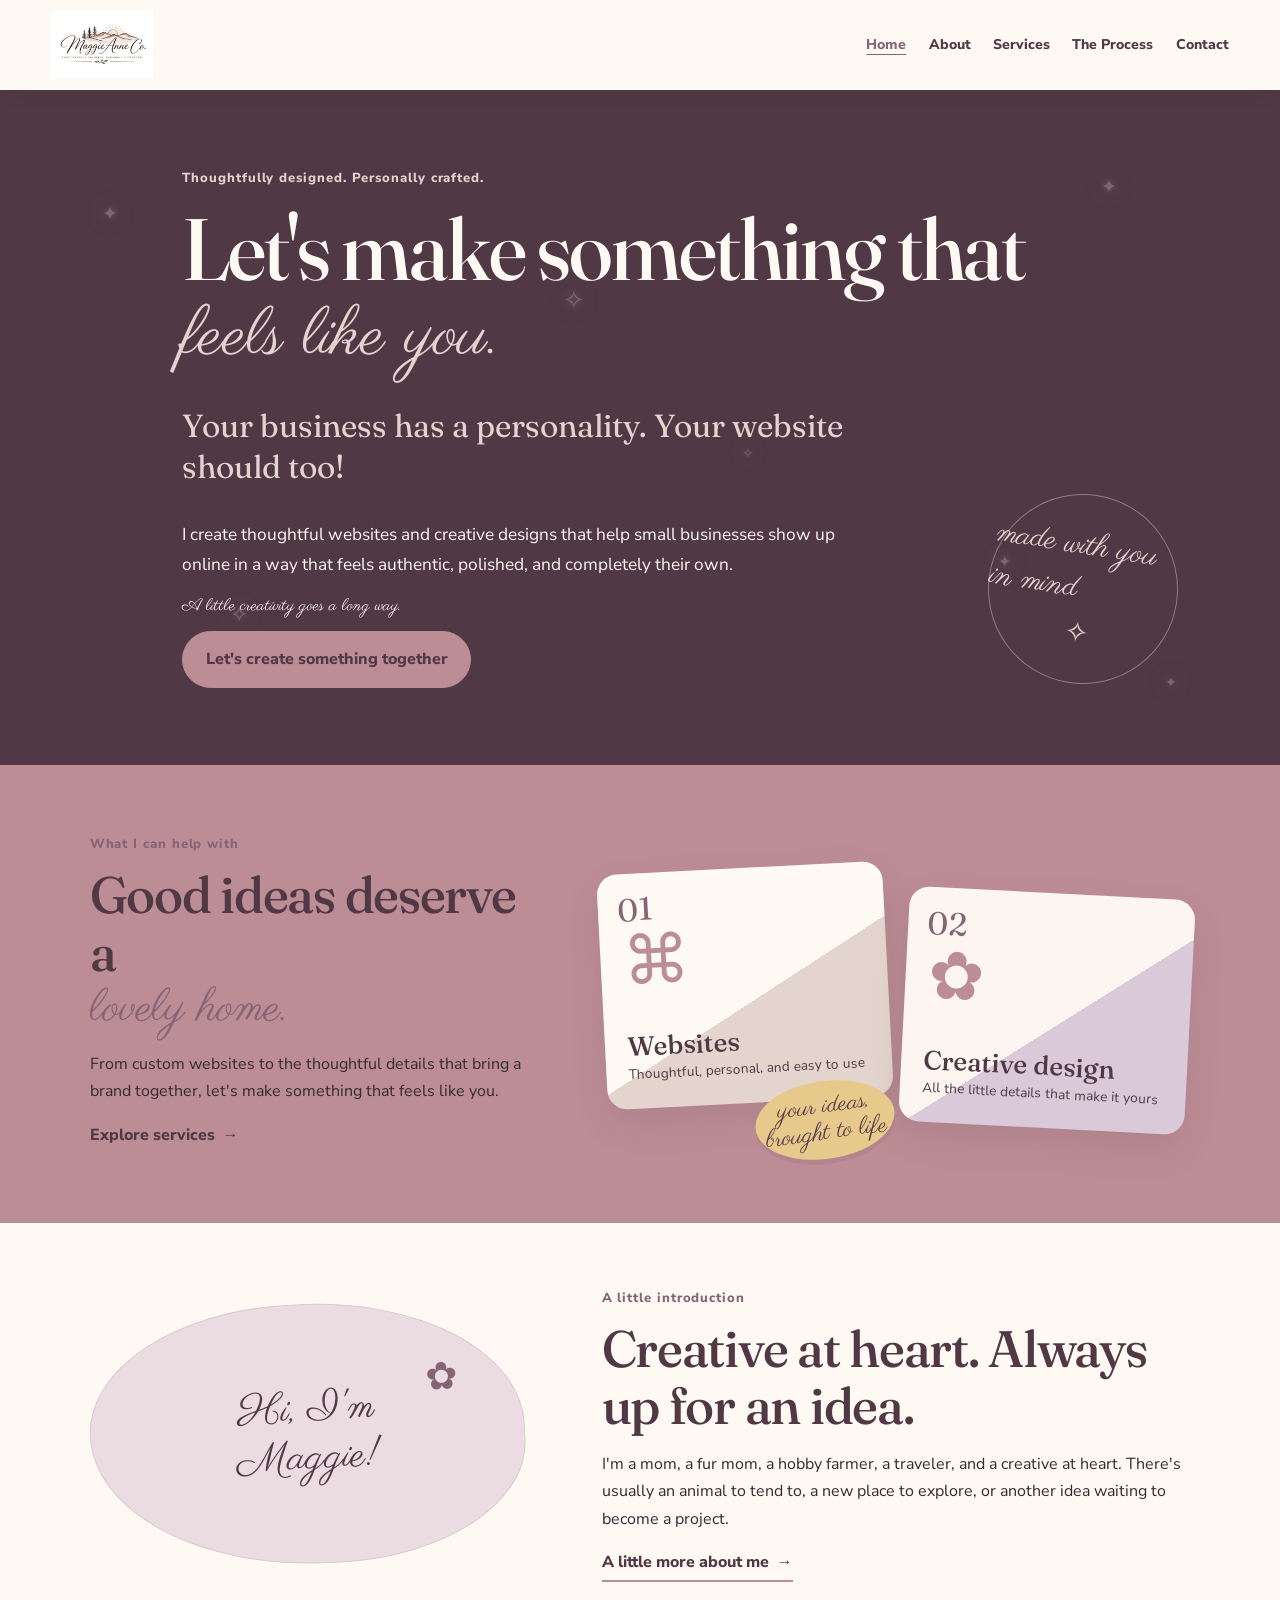
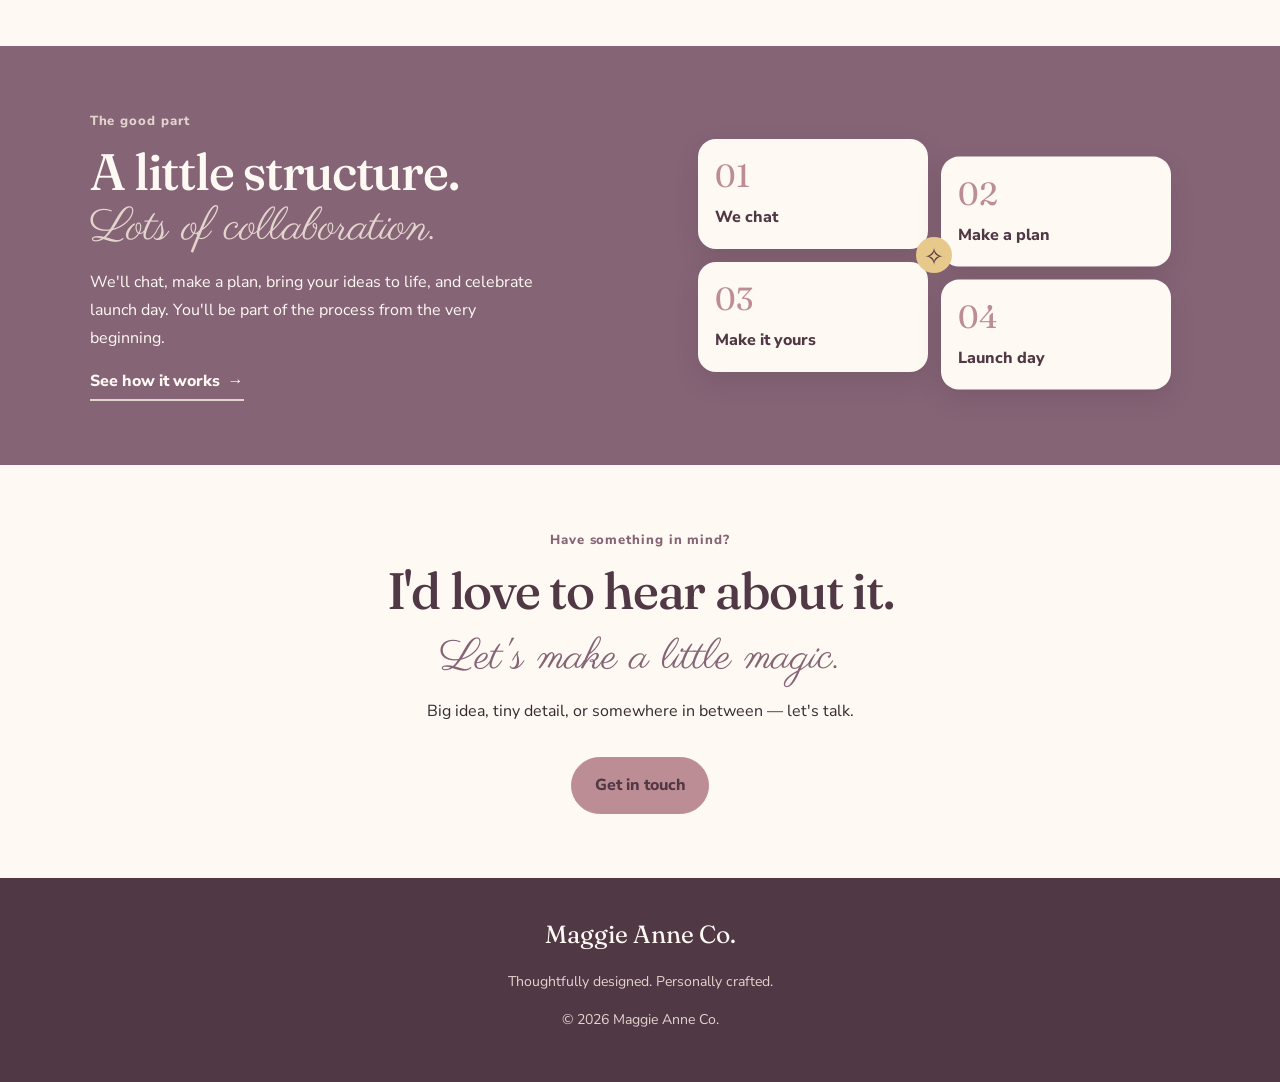
==== commit 30f2a984: "Refine homepage handwritten font accents" ====
--- a/index.html
+++ b/index.html
@@ -17,16 +17,16 @@
 <div class="mini-showcase" aria-label="Creative services preview">
 <a class="showcase-card showcase-web" href="services.html"><span class="showcase-number">01</span><span class="showcase-symbol">⌘</span><strong>Websites</strong><small>Thoughtful, personal, and easy to use</small></a>
 <a class="showcase-card showcase-design" href="services.html"><span class="showcase-number">02</span><span class="showcase-symbol">✿</span><strong>Creative design</strong><small>All the little details that make it yours</small></a>
-<div class="showcase-note script-accent">your ideas, brought to life</div>
+<div class="showcase-note script-accent caveat-script">your ideas, brought to life</div>
 </div></div></section>
 <section class="section intro-strip"><div class="section-inner intro-feature">
-<div class="intro-script-panel"><span class="script-accent">Hi, I'm<br>Maggie!</span><span class="intro-doodle">✿</span></div>
+<div class="intro-script-panel"><span class="script-accent caveat-script">Hi, I'm<br>Maggie!</span><span class="intro-doodle">✿</span></div>
 <div class="intro-copy"><p class="eyebrow">A little introduction</p><h2>Creative at heart. Always up for an idea.</h2><p>I'm a mom, a fur mom, a hobby farmer, a traveler, and a creative at heart. There's usually an animal to tend to, a new place to explore, or another idea waiting to become a project.</p><a class="text-link" href="about.html">A little more about me <span aria-hidden="true">→</span></a></div>
 </div></section>
 <section class="section mauve home-process"><div class="section-inner home-feature-layout reverse">
 <div class="home-section-copy light-copy"><p class="eyebrow">The good part</p><h2>A little structure. <em class="script-accent">Lots of collaboration.</em></h2><p>We'll chat, make a plan, bring your ideas to life, and celebrate launch day. You'll be part of the process from the very beginning.</p><a class="text-link" href="process.html">See how it works <span aria-hidden="true">→</span></a></div>
 <div class="process-preview" aria-label="Four steps in the design process"><div class="preview-step"><b>01</b><span>We chat</span></div><div class="preview-step"><b>02</b><span>Make a plan</span></div><div class="preview-step"><b>03</b><span>Make it yours</span></div><div class="preview-step"><b>04</b><span>Launch day</span></div><span class="preview-spark">✧</span></div>
 </div></section>
-<section class="section final-invitation center"><div class="section-inner"><p class="eyebrow">Have something in mind?</p><h2>I'd love to hear about it.</h2><p class="script-accent closing-script">Let's make a little magic.</p><p>Big idea, tiny detail, or somewhere in between — let's talk.</p><a class="btn" href="contact.html">Get in touch</a></div></section>
+<section class="section final-invitation center"><div class="section-inner"><p class="eyebrow">Have something in mind?</p><h2 class="caveat-heading">I'd love to hear about it.</h2><p class="script-accent closing-script caveat-script">Let's make a little magic.</p><p>Big idea, tiny detail, or somewhere in between — let's talk.</p><a class="btn" href="contact.html">Get in touch</a></div></section>
 </main><footer class="site-footer"><div class="footer-mark">Maggie Anne Co.</div><p>Thoughtfully designed. Personally crafted.</p><p>© <span id="year"></span> Maggie Anne Co.</p></footer>
 </body></html>
--- a/style.css
+++ b/style.css
@@ -70,3 +70,22 @@
 .hero h1 .script-accent{display:block;color:var(--cream);font-size:clamp(2.8rem,5.2vw,4.6rem);line-height:1.05;margin-top:.08em}
 .section .script-accent{font-weight:400}
 @media(max-width:560px){.hero h1 .script-accent{font-size:clamp(2.35rem,11vw,3.35rem)}}
+
+
+/* Latest review refinements */
+.intro-script-panel{padding:1.5rem;overflow:visible}
+.intro-script-panel .script-accent{display:block;width:100%;max-width:100%;font-size:clamp(2.15rem,3.2vw,2.85rem);line-height:1.18;text-align:center;white-space:normal}
+.process-icon svg{display:block;width:2.15rem;height:2.15rem;fill:none;stroke:currentColor;stroke-width:1.8;stroke-linecap:round;stroke-linejoin:round}
+.process-icon{background:var(--cream);color:var(--mauve);border:1px solid #85647635}
+.panel .eyebrow{margin-bottom:.35rem}
+.panel .eyebrow+h2{margin-top:.08rem;margin-bottom:.65rem}
+.about-ending .panel-feature .eyebrow{margin-bottom:.35rem}
+.about-ending .panel-feature h2{margin:.08rem 0 .65rem}
+.process-card .eyebrow{margin-bottom:.28rem}
+.process-card .eyebrow+h3{margin-top:.04rem}
+.communication-section .panel .eyebrow+h2{margin-top:.08rem}
+@media(max-width:560px){
+ .intro-script-panel{min-height:190px;padding:1.25rem}
+ .intro-script-panel .script-accent{font-size:clamp(2.1rem,9vw,2.65rem)}
+ .process-icon svg{width:2rem;height:2rem}
+}
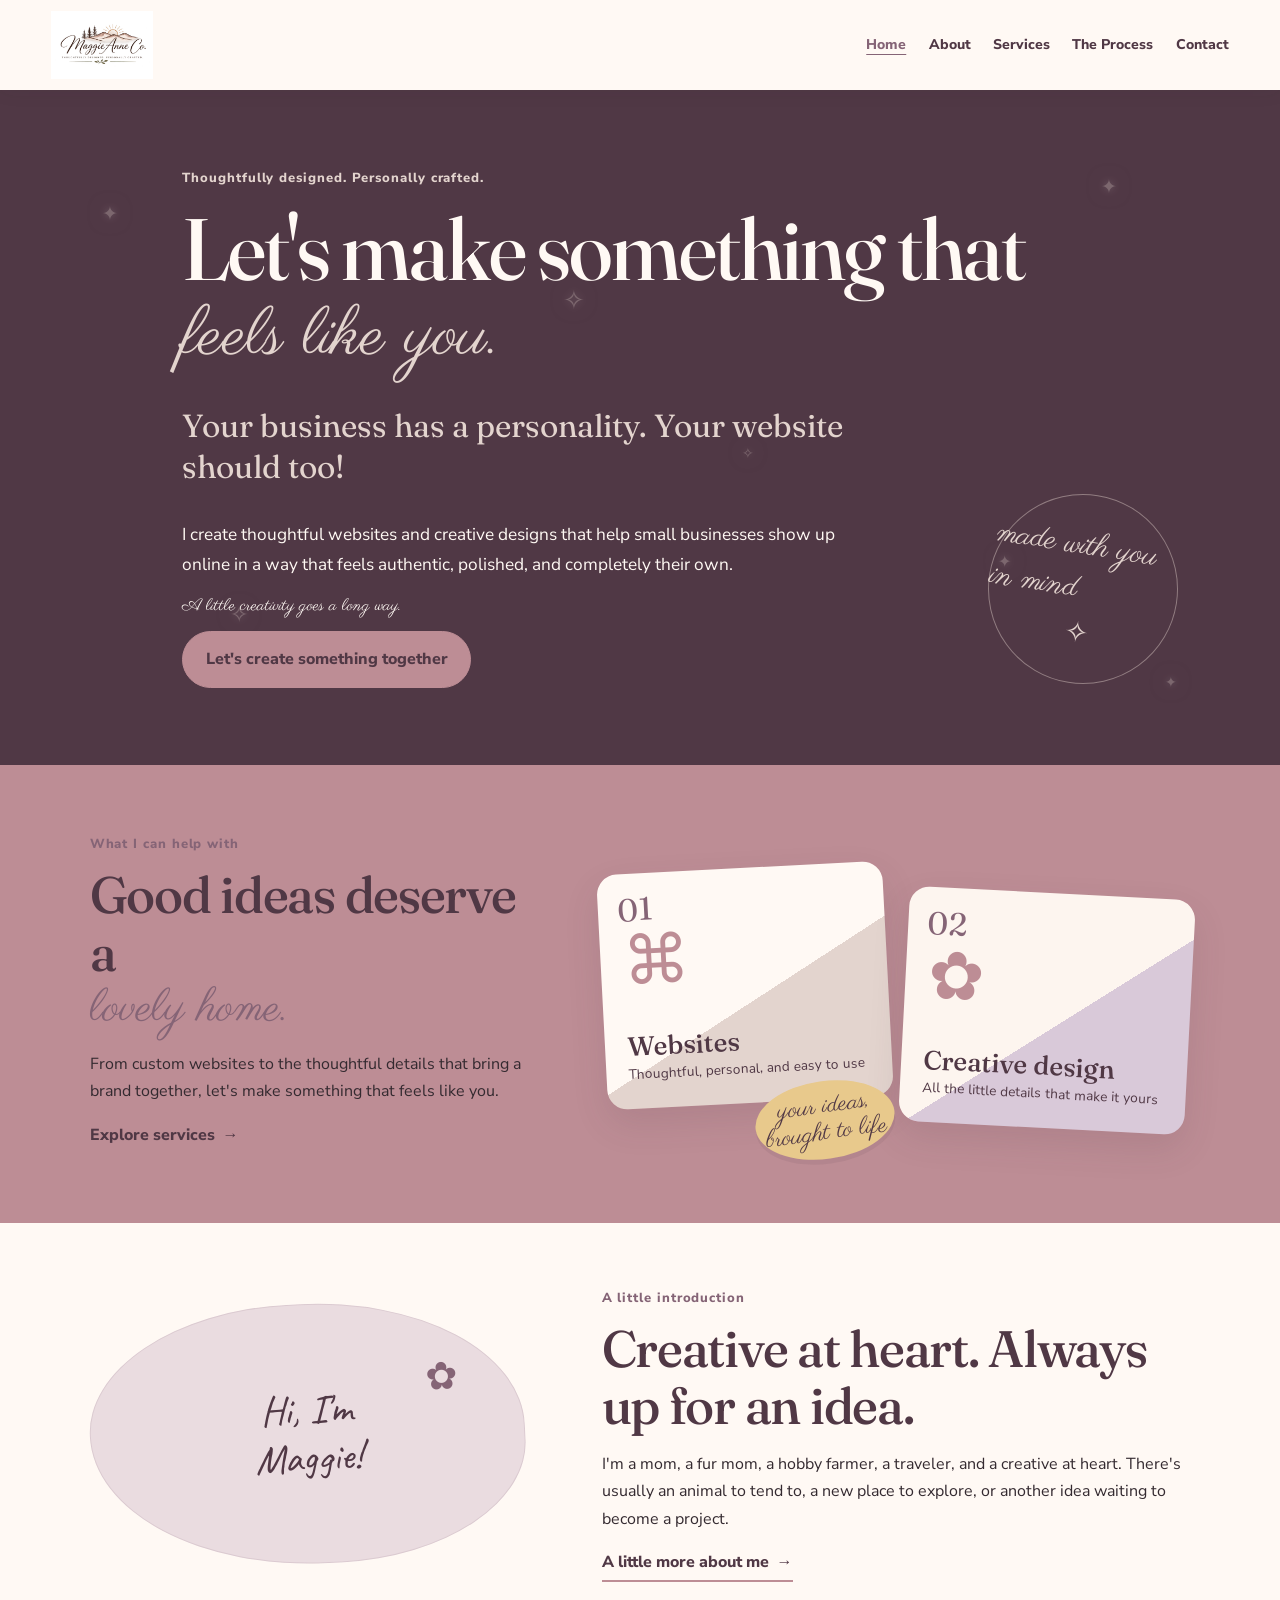
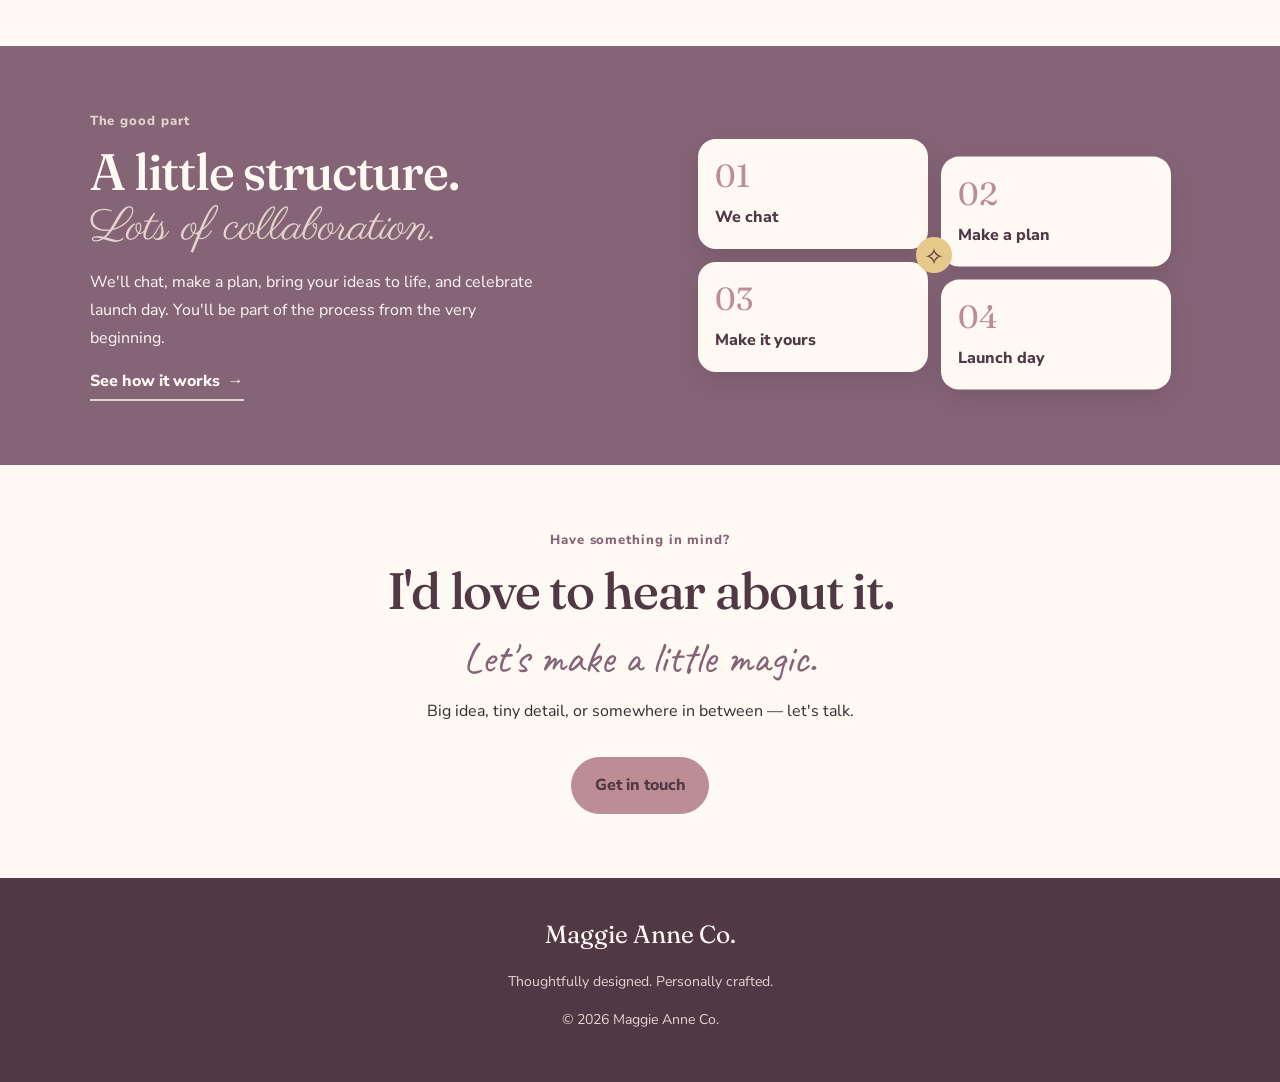
==== commit 0ea0b277: "Switch selected Home accents to Cormorant Garamond" ====
--- a/index.html
+++ b/index.html
@@ -17,7 +17,7 @@
 <div class="mini-showcase" aria-label="Creative services preview">
 <a class="showcase-card showcase-web" href="services.html"><span class="showcase-number">01</span><span class="showcase-symbol">⌘</span><strong>Websites</strong><small>Thoughtful, personal, and easy to use</small></a>
 <a class="showcase-card showcase-design" href="services.html"><span class="showcase-number">02</span><span class="showcase-symbol">✿</span><strong>Creative design</strong><small>All the little details that make it yours</small></a>
-<div class="showcase-note script-accent caveat-script">your ideas, brought to life</div>
+<div class="showcase-note script-accent cormorant-accent">your ideas, brought to life</div>
 </div></div></section>
 <section class="section intro-strip"><div class="section-inner intro-feature">
 <div class="intro-script-panel"><span class="script-accent caveat-script">Hi, I'm<br>Maggie!</span><span class="intro-doodle">✿</span></div>
@@ -27,6 +27,6 @@
 <div class="home-section-copy light-copy"><p class="eyebrow">The good part</p><h2>A little structure. <em class="script-accent">Lots of collaboration.</em></h2><p>We'll chat, make a plan, bring your ideas to life, and celebrate launch day. You'll be part of the process from the very beginning.</p><a class="text-link" href="process.html">See how it works <span aria-hidden="true">→</span></a></div>
 <div class="process-preview" aria-label="Four steps in the design process"><div class="preview-step"><b>01</b><span>We chat</span></div><div class="preview-step"><b>02</b><span>Make a plan</span></div><div class="preview-step"><b>03</b><span>Make it yours</span></div><div class="preview-step"><b>04</b><span>Launch day</span></div><span class="preview-spark">✧</span></div>
 </div></section>
-<section class="section final-invitation center"><div class="section-inner"><p class="eyebrow">Have something in mind?</p><h2 class="caveat-heading">I'd love to hear about it.</h2><p class="script-accent closing-script caveat-script">Let's make a little magic.</p><p>Big idea, tiny detail, or somewhere in between — let's talk.</p><a class="btn" href="contact.html">Get in touch</a></div></section>
+<section class="section final-invitation center"><div class="section-inner"><p class="eyebrow">Have something in mind?</p><h2 class="cormorant-heading">I'd love to hear about it.</h2><p class="script-accent closing-script caveat-script">Let's make a little magic.</p><p>Big idea, tiny detail, or somewhere in between — let's talk.</p><a class="btn" href="contact.html">Get in touch</a></div></section>
 </main><footer class="site-footer"><div class="footer-mark">Maggie Anne Co.</div><p>Thoughtfully designed. Personally crafted.</p><p>© <span id="year"></span> Maggie Anne Co.</p></footer>
 </body></html>
--- a/style.css
+++ b/style.css
@@ -1,4 +1,4 @@
-@import url('https://fonts.googleapis.com/css2?family=Fraunces:opsz,wght@9..144,400;9..144,500;9..144,600&family=Nunito+Sans:wght@400;500;600;700;800&family=Parisienne&display=swap');
+@import url('https://fonts.googleapis.com/css2?family=Caveat:wght@400;500;600;700&family=Fraunces:opsz,wght@9..144,400;9..144,500;9..144,600&family=Nunito+Sans:wght@400;500;600;700;800&family=Parisienne&display=swap');
 :root{--plum:#503845;--rose:#BD8D95;--cream:#E3D4CE;--mauve:#856476;--paper:#FFF9F4;--ink:#342A30;--sage:#85816A;--butter:#E8C98C;--lilac:#D9C9D9}
 *{box-sizing:border-box}html{scroll-behavior:smooth}body{margin:0;background:var(--paper);color:var(--ink);font:16px/1.72 'Nunito Sans',Arial,sans-serif}a{color:inherit}img{max-width:100%;height:auto}
 .site-header{display:flex;align-items:center;justify-content:space-between;gap:1.5rem;padding:.7rem clamp(1rem,4vw,4rem);background:var(--paper);position:sticky;top:0;z-index:10;box-shadow:0 2px 18px #342a3010}.brand{display:block;flex:0 1 auto;min-width:0}.brand img{display:block;width:min(205px,34vw);max-height:68px;object-fit:contain;object-position:left center}.nav{display:flex;gap:clamp(.65rem,1.8vw,1.4rem);align-items:center;flex-wrap:wrap}.nav a{text-decoration:none;font-size:.88rem;font-weight:800;color:var(--plum);white-space:nowrap}.nav a:hover,.nav a[aria-current=page]{color:var(--mauve);text-decoration:underline;text-underline-offset:5px}
@@ -89,3 +89,10 @@
  .intro-script-panel .script-accent{font-size:clamp(2.1rem,9vw,2.65rem)}
  .process-icon svg{width:2rem;height:2rem}
 }
+
+
+/* Selective Caveat accents and Services hero alignment */
+.caveat-script{font-family:'Caveat','Comic Sans MS',cursive;font-weight:600}
+.caveat-heading{font-family:'Caveat','Comic Sans MS',cursive;font-weight:600;font-size:clamp(2.4rem,4.4vw,3.6rem);line-height:1.08;letter-spacing:0}
+.about-page .script-accent,.about-page .photo-sticker{font-family:'Caveat','Comic Sans MS',cursive;font-weight:600}
+.services-hero h1 .script-accent{display:inline;font-size:.82em;line-height:1;margin:0;vertical-align:baseline;white-space:normal}
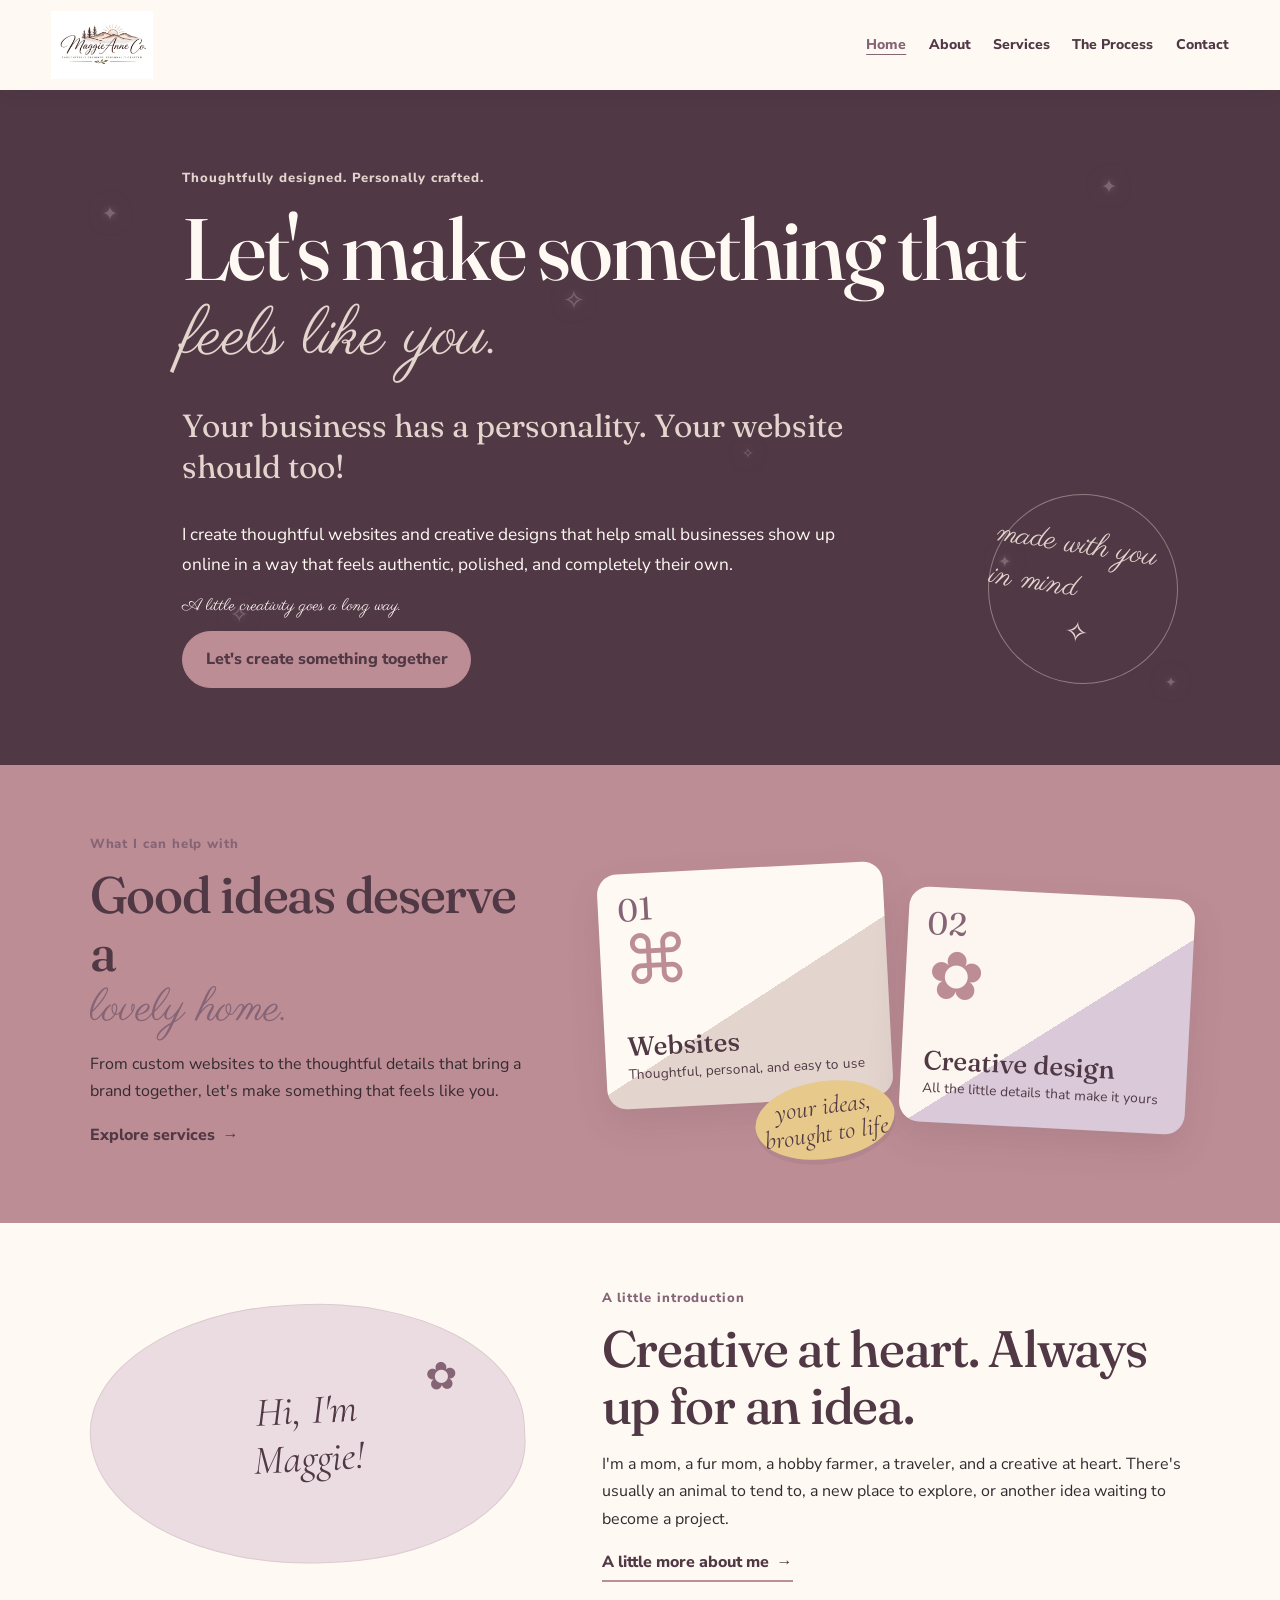
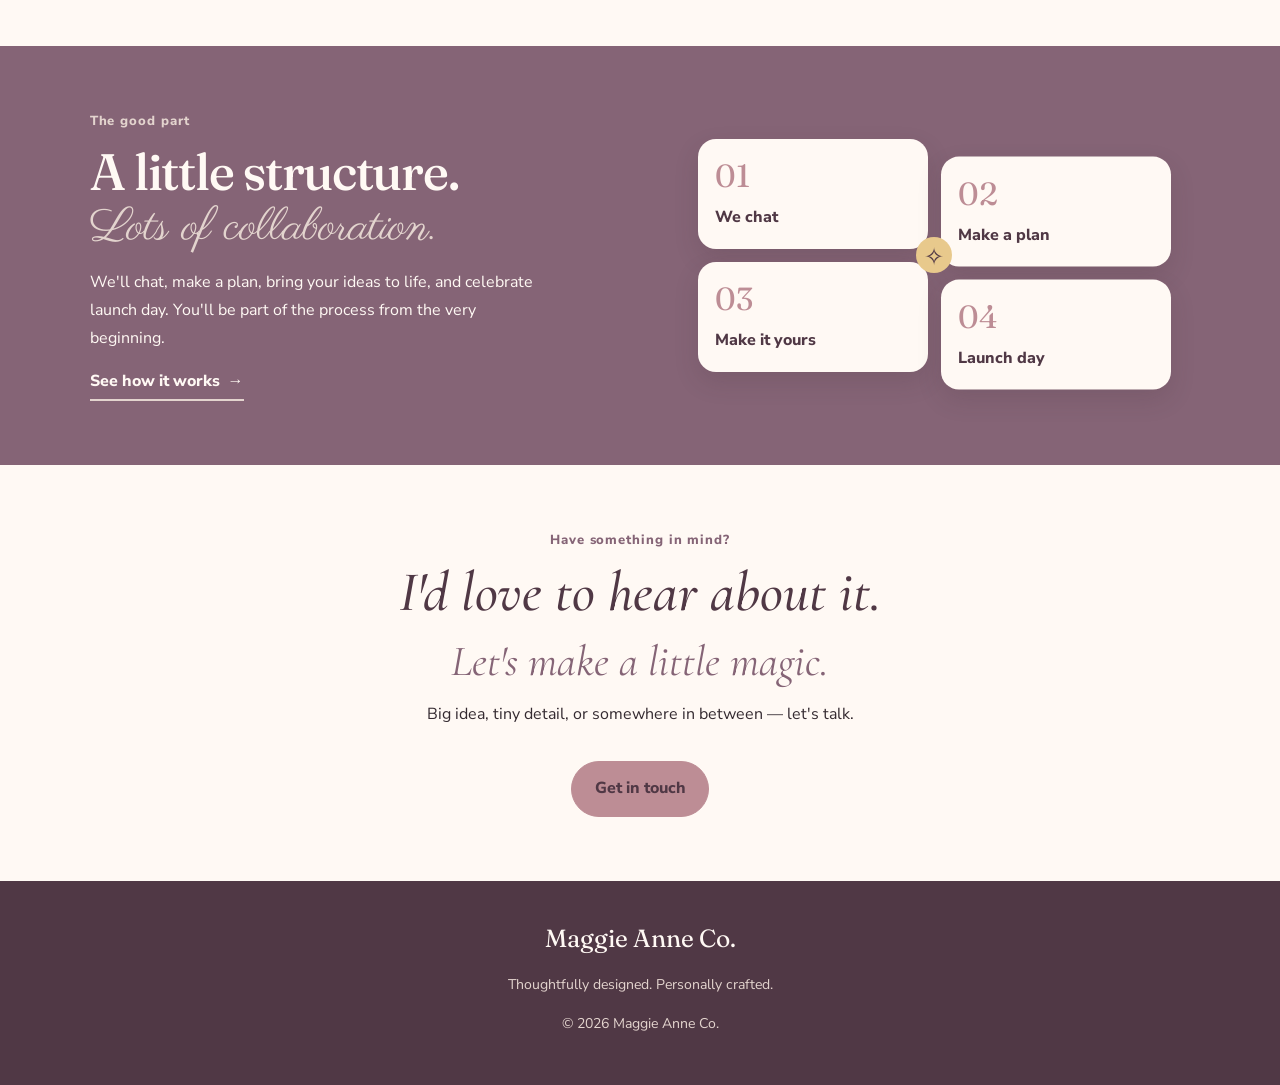
==== commit 2a89ffdc: "Finish switching Home accents to Cormorant Garamond" ====
--- a/index.html
+++ b/index.html
@@ -20,13 +20,13 @@
 <div class="showcase-note script-accent cormorant-accent">your ideas, brought to life</div>
 </div></div></section>
 <section class="section intro-strip"><div class="section-inner intro-feature">
-<div class="intro-script-panel"><span class="script-accent caveat-script">Hi, I'm<br>Maggie!</span><span class="intro-doodle">✿</span></div>
+<div class="intro-script-panel"><span class="script-accent cormorant-accent">Hi, I'm<br>Maggie!</span><span class="intro-doodle">✿</span></div>
 <div class="intro-copy"><p class="eyebrow">A little introduction</p><h2>Creative at heart. Always up for an idea.</h2><p>I'm a mom, a fur mom, a hobby farmer, a traveler, and a creative at heart. There's usually an animal to tend to, a new place to explore, or another idea waiting to become a project.</p><a class="text-link" href="about.html">A little more about me <span aria-hidden="true">→</span></a></div>
 </div></section>
 <section class="section mauve home-process"><div class="section-inner home-feature-layout reverse">
 <div class="home-section-copy light-copy"><p class="eyebrow">The good part</p><h2>A little structure. <em class="script-accent">Lots of collaboration.</em></h2><p>We'll chat, make a plan, bring your ideas to life, and celebrate launch day. You'll be part of the process from the very beginning.</p><a class="text-link" href="process.html">See how it works <span aria-hidden="true">→</span></a></div>
 <div class="process-preview" aria-label="Four steps in the design process"><div class="preview-step"><b>01</b><span>We chat</span></div><div class="preview-step"><b>02</b><span>Make a plan</span></div><div class="preview-step"><b>03</b><span>Make it yours</span></div><div class="preview-step"><b>04</b><span>Launch day</span></div><span class="preview-spark">✧</span></div>
 </div></section>
-<section class="section final-invitation center"><div class="section-inner"><p class="eyebrow">Have something in mind?</p><h2 class="cormorant-heading">I'd love to hear about it.</h2><p class="script-accent closing-script caveat-script">Let's make a little magic.</p><p>Big idea, tiny detail, or somewhere in between — let's talk.</p><a class="btn" href="contact.html">Get in touch</a></div></section>
+<section class="section final-invitation center"><div class="section-inner"><p class="eyebrow">Have something in mind?</p><h2 class="cormorant-heading">I'd love to hear about it.</h2><p class="script-accent closing-script cormorant-accent">Let's make a little magic.</p><p>Big idea, tiny detail, or somewhere in between — let's talk.</p><a class="btn" href="contact.html">Get in touch</a></div></section>
 </main><footer class="site-footer"><div class="footer-mark">Maggie Anne Co.</div><p>Thoughtfully designed. Personally crafted.</p><p>© <span id="year"></span> Maggie Anne Co.</p></footer>
 </body></html>
--- a/style.css
+++ b/style.css
@@ -1,4 +1,4 @@
-@import url('https://fonts.googleapis.com/css2?family=Caveat:wght@400;500;600;700&family=Fraunces:opsz,wght@9..144,400;9..144,500;9..144,600&family=Nunito+Sans:wght@400;500;600;700;800&family=Parisienne&display=swap');
+@import url('https://fonts.googleapis.com/css2?family=Cormorant+Garamond:ital,wght@1,400;1,500;1,600&family=Fraunces:opsz,wght@9..144,400;9..144,500;9..144,600&family=Nunito+Sans:wght@400;500;600;700;800&family=Parisienne&display=swap');
 :root{--plum:#503845;--rose:#BD8D95;--cream:#E3D4CE;--mauve:#856476;--paper:#FFF9F4;--ink:#342A30;--sage:#85816A;--butter:#E8C98C;--lilac:#D9C9D9}
 *{box-sizing:border-box}html{scroll-behavior:smooth}body{margin:0;background:var(--paper);color:var(--ink);font:16px/1.72 'Nunito Sans',Arial,sans-serif}a{color:inherit}img{max-width:100%;height:auto}
 .site-header{display:flex;align-items:center;justify-content:space-between;gap:1.5rem;padding:.7rem clamp(1rem,4vw,4rem);background:var(--paper);position:sticky;top:0;z-index:10;box-shadow:0 2px 18px #342a3010}.brand{display:block;flex:0 1 auto;min-width:0}.brand img{display:block;width:min(205px,34vw);max-height:68px;object-fit:contain;object-position:left center}.nav{display:flex;gap:clamp(.65rem,1.8vw,1.4rem);align-items:center;flex-wrap:wrap}.nav a{text-decoration:none;font-size:.88rem;font-weight:800;color:var(--plum);white-space:nowrap}.nav a:hover,.nav a[aria-current=page]{color:var(--mauve);text-decoration:underline;text-underline-offset:5px}
@@ -92,7 +92,7 @@
 
 
 /* Selective Caveat accents and Services hero alignment */
-.caveat-script{font-family:'Caveat','Comic Sans MS',cursive;font-weight:600}
-.caveat-heading{font-family:'Caveat','Comic Sans MS',cursive;font-weight:600;font-size:clamp(2.4rem,4.4vw,3.6rem);line-height:1.08;letter-spacing:0}
-.about-page .script-accent,.about-page .photo-sticker{font-family:'Caveat','Comic Sans MS',cursive;font-weight:600}
+.cormorant-accent{font-family:'Cormorant Garamond',Georgia,serif;font-style:italic;font-weight:500}
+.cormorant-heading{font-family:'Cormorant Garamond',Georgia,serif;font-style:italic;font-weight:500;font-size:clamp(2.4rem,4.4vw,3.6rem);line-height:1.08;letter-spacing:0}
+.about-page .script-accent{font-family:'Cormorant Garamond',Georgia,serif;font-style:italic;font-weight:500}.about-page .photo-sticker{font-family:'Parisienne',cursive;font-style:normal;font-weight:400}
 .services-hero h1 .script-accent{display:inline;font-size:.82em;line-height:1;margin:0;vertical-align:baseline;white-space:normal}
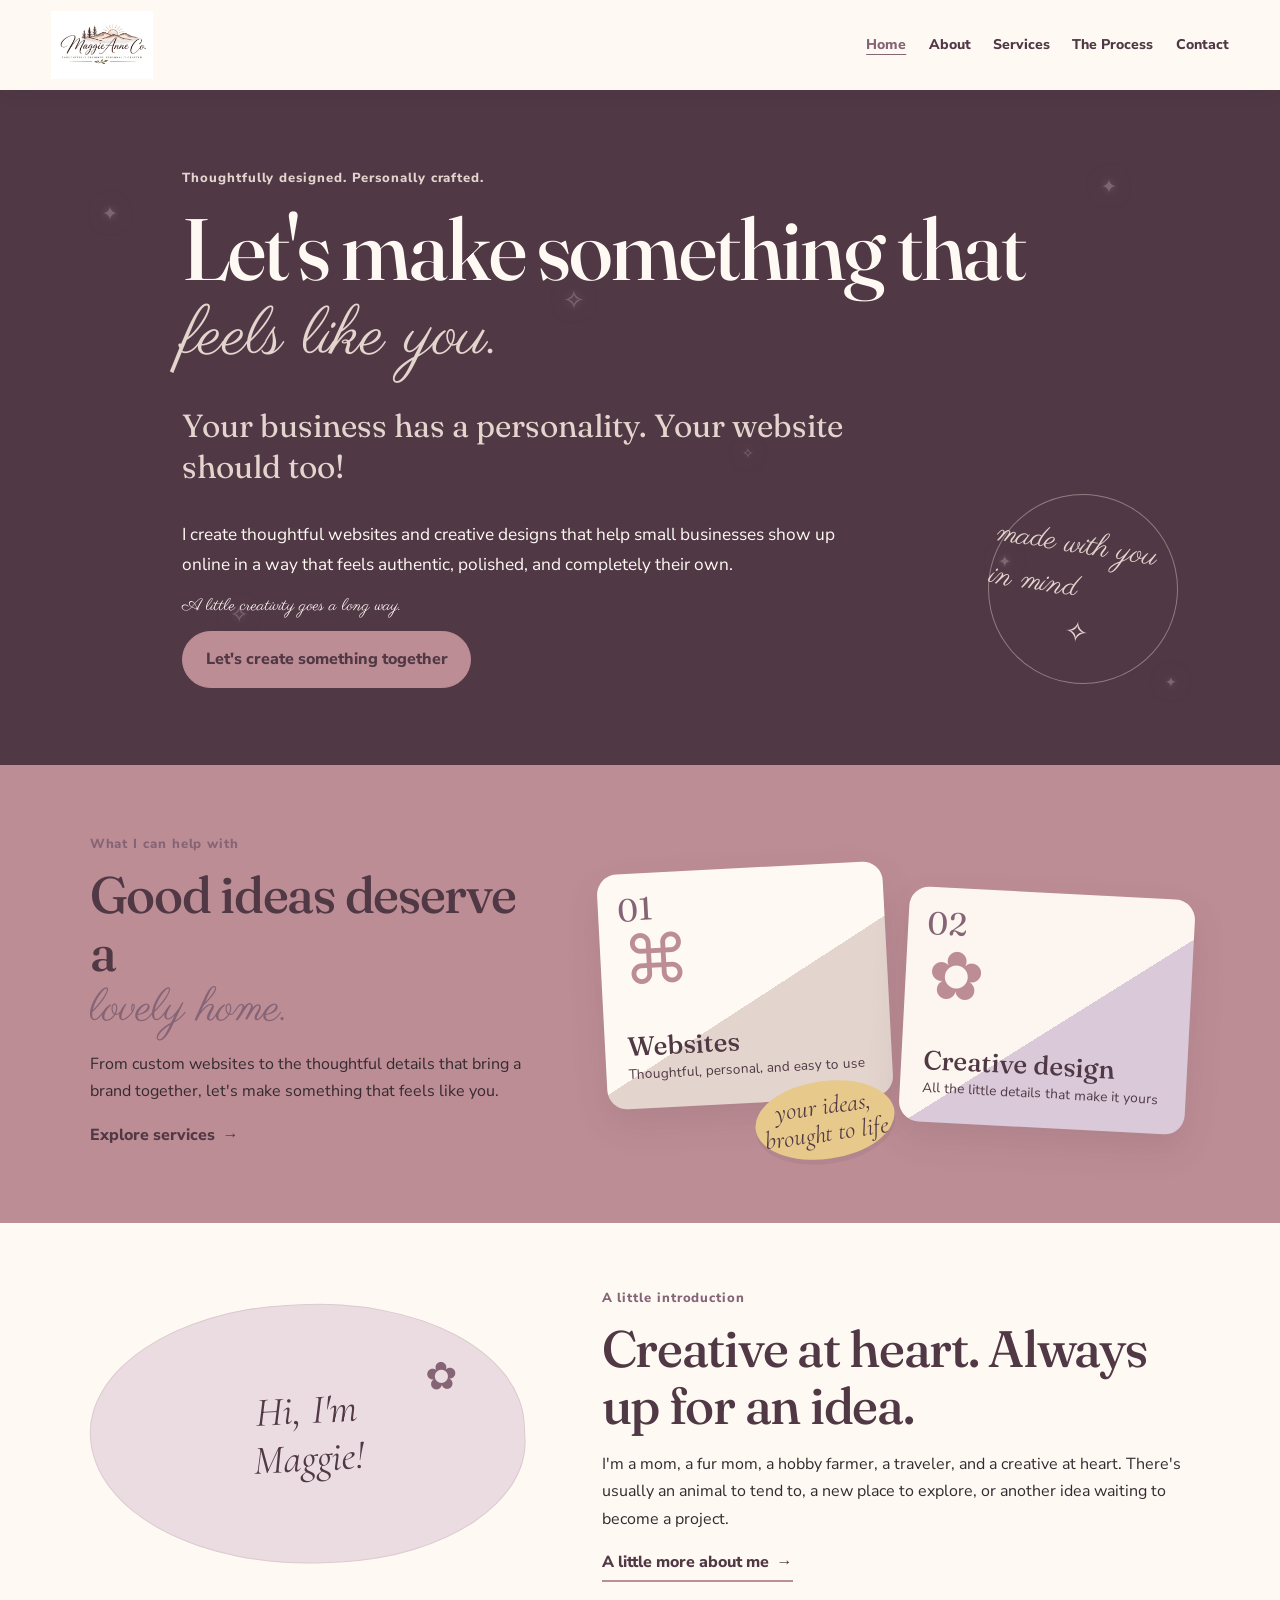
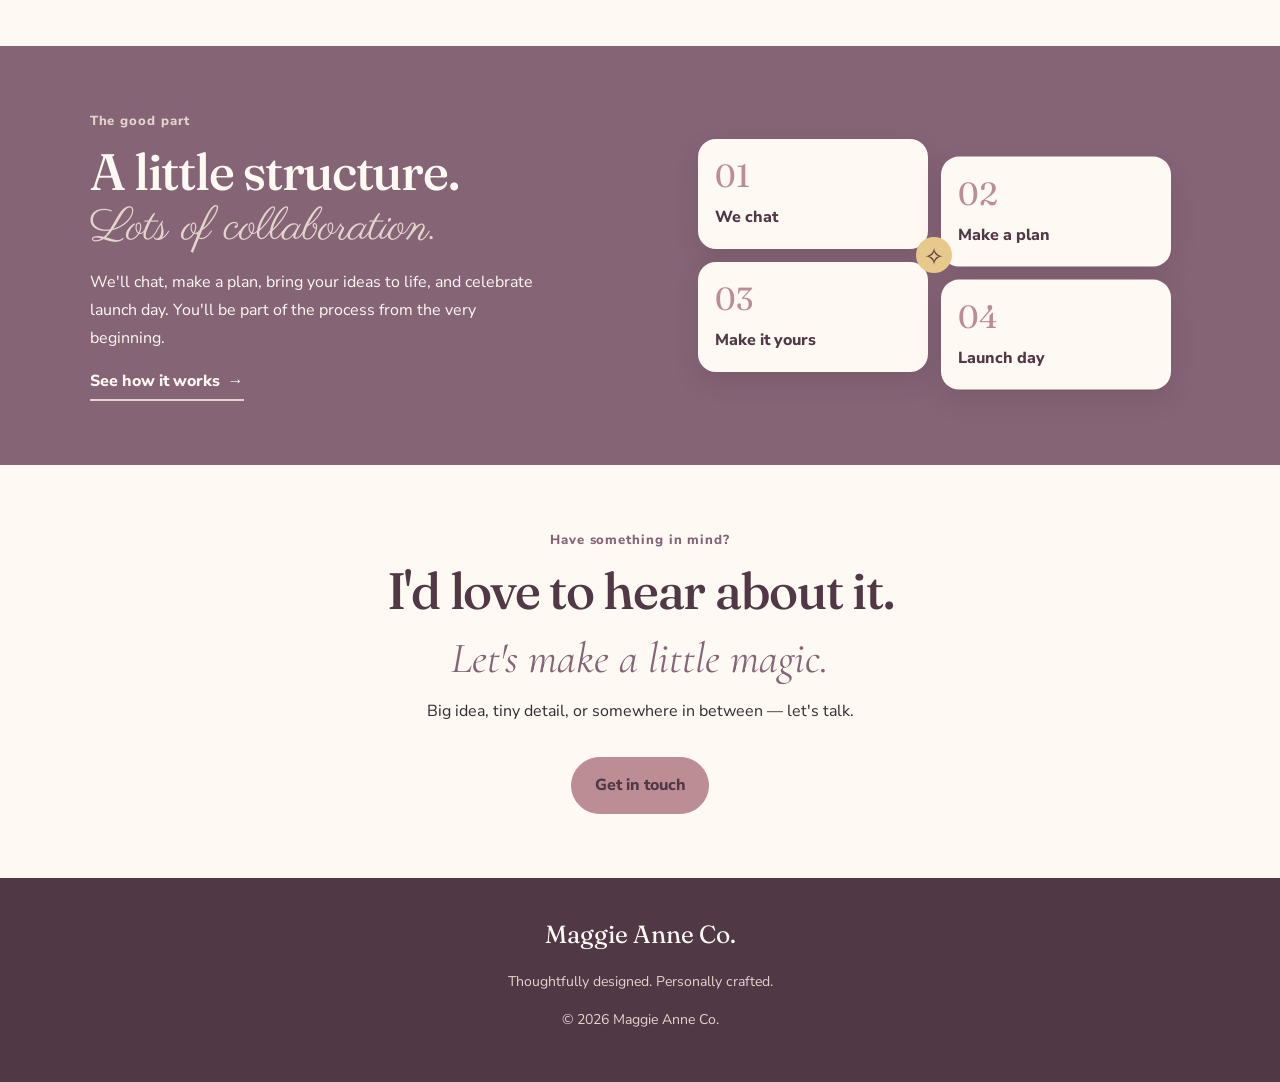
==== commit 78fd4077: "Match homepage invitation heading to main heading font" ====
--- a/index.html
+++ b/index.html
@@ -27,6 +27,6 @@
 <div class="home-section-copy light-copy"><p class="eyebrow">The good part</p><h2>A little structure. <em class="script-accent">Lots of collaboration.</em></h2><p>We'll chat, make a plan, bring your ideas to life, and celebrate launch day. You'll be part of the process from the very beginning.</p><a class="text-link" href="process.html">See how it works <span aria-hidden="true">→</span></a></div>
 <div class="process-preview" aria-label="Four steps in the design process"><div class="preview-step"><b>01</b><span>We chat</span></div><div class="preview-step"><b>02</b><span>Make a plan</span></div><div class="preview-step"><b>03</b><span>Make it yours</span></div><div class="preview-step"><b>04</b><span>Launch day</span></div><span class="preview-spark">✧</span></div>
 </div></section>
-<section class="section final-invitation center"><div class="section-inner"><p class="eyebrow">Have something in mind?</p><h2 class="cormorant-heading">I'd love to hear about it.</h2><p class="script-accent closing-script cormorant-accent">Let's make a little magic.</p><p>Big idea, tiny detail, or somewhere in between — let's talk.</p><a class="btn" href="contact.html">Get in touch</a></div></section>
+<section class="section final-invitation center"><div class="section-inner"><p class="eyebrow">Have something in mind?</p><h2>I'd love to hear about it.</h2><p class="script-accent closing-script cormorant-accent">Let's make a little magic.</p><p>Big idea, tiny detail, or somewhere in between — let's talk.</p><a class="btn" href="contact.html">Get in touch</a></div></section>
 </main><footer class="site-footer"><div class="footer-mark">Maggie Anne Co.</div><p>Thoughtfully designed. Personally crafted.</p><p>© <span id="year"></span> Maggie Anne Co.</p></footer>
 </body></html>
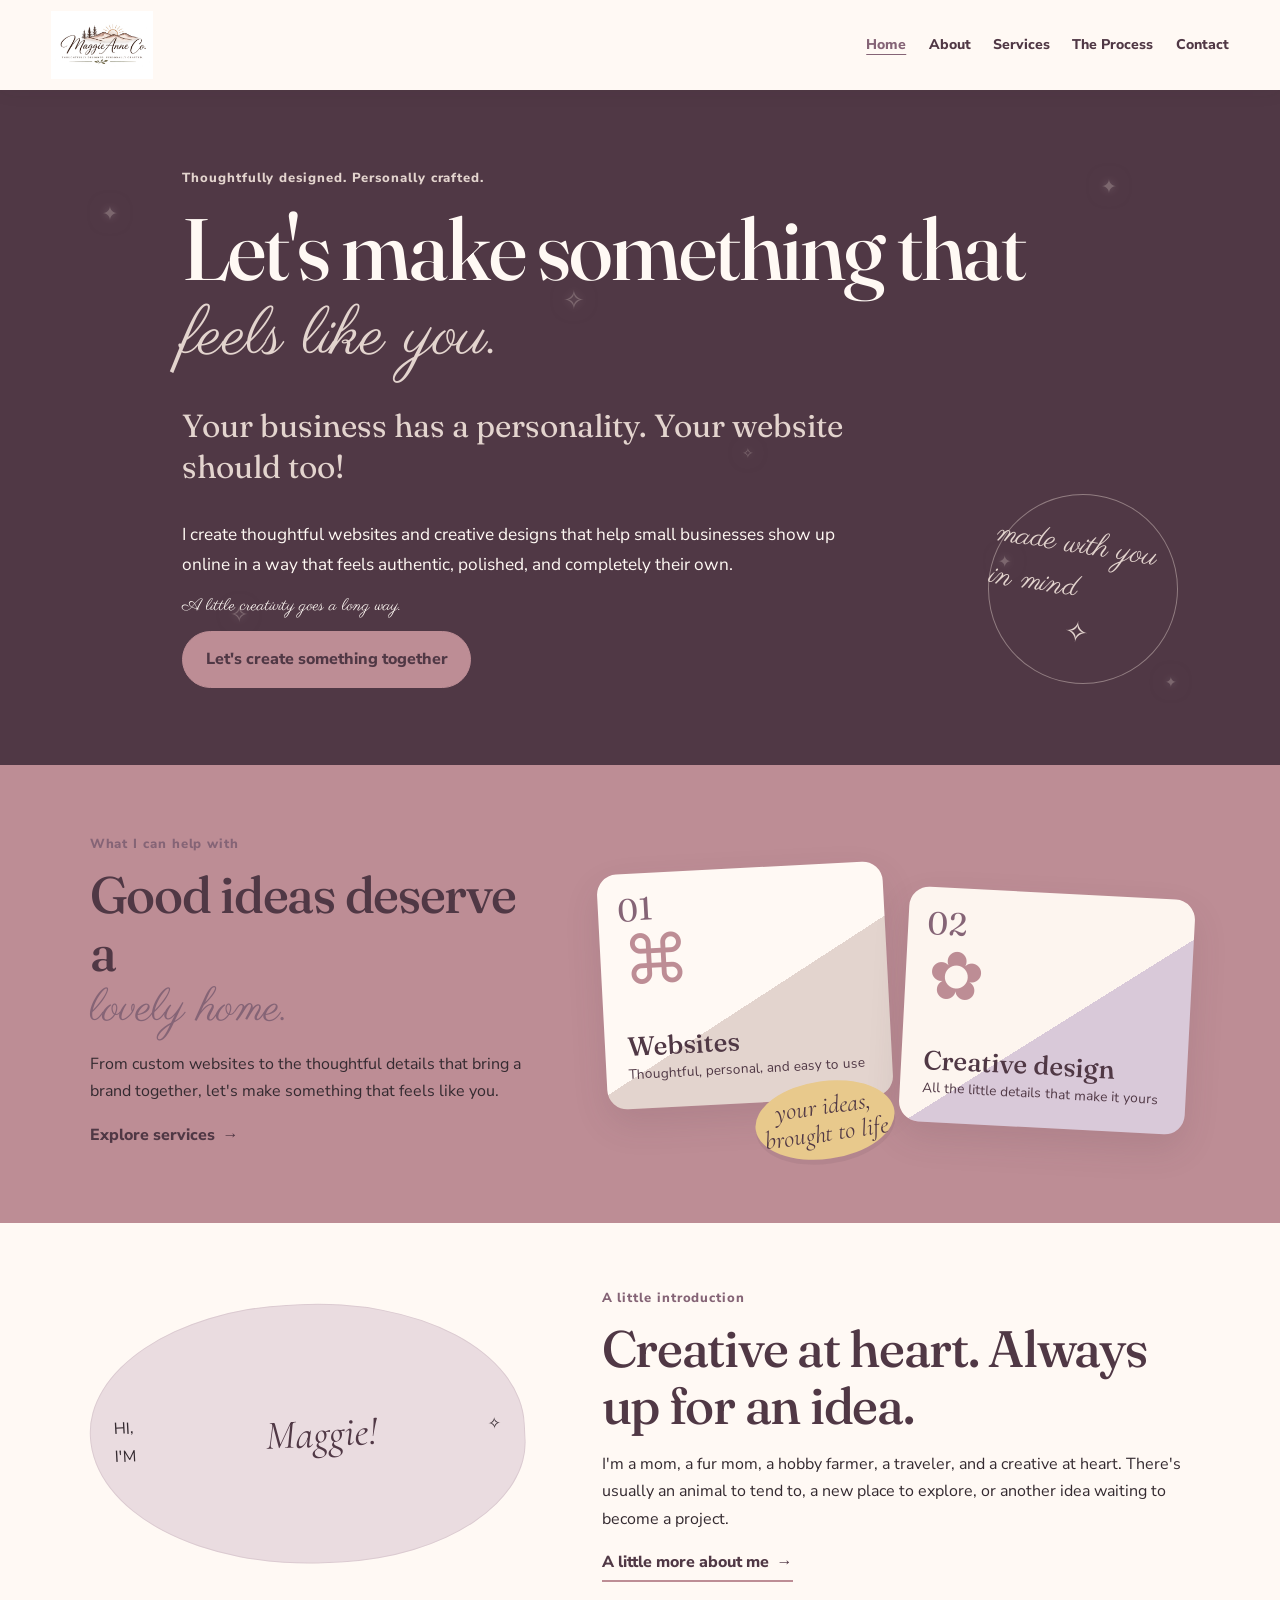
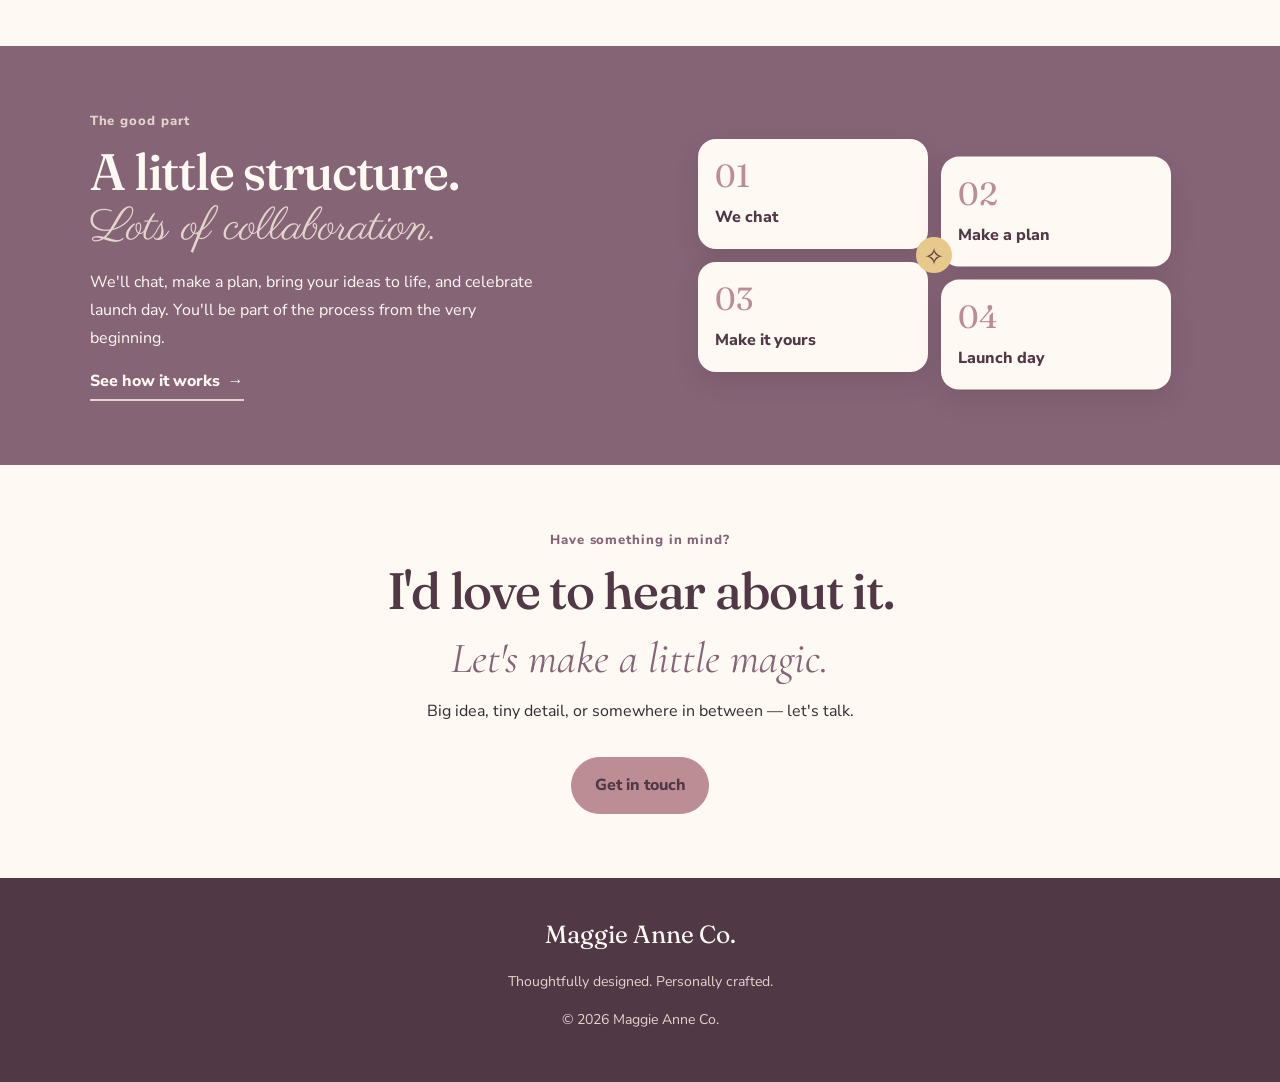
==== commit 3eeafa5d: "Reimagine homepage Maggie introduction badge" ====
--- a/index.html
+++ b/index.html
@@ -20,7 +20,7 @@
 <div class="showcase-note script-accent cormorant-accent">your ideas, brought to life</div>
 </div></div></section>
 <section class="section intro-strip"><div class="section-inner intro-feature">
-<div class="intro-script-panel"><span class="script-accent cormorant-accent">Hi, I'm<br>Maggie!</span><span class="intro-doodle">✿</span></div>
+<div class="intro-script-panel"><span class="intro-kicker">HI, I'M</span><span class="script-accent cormorant-accent">Maggie!</span><span class="intro-ornament" aria-hidden="true">✧</span></div>
 <div class="intro-copy"><p class="eyebrow">A little introduction</p><h2>Creative at heart. Always up for an idea.</h2><p>I'm a mom, a fur mom, a hobby farmer, a traveler, and a creative at heart. There's usually an animal to tend to, a new place to explore, or another idea waiting to become a project.</p><a class="text-link" href="about.html">A little more about me <span aria-hidden="true">→</span></a></div>
 </div></section>
 <section class="section mauve home-process"><div class="section-inner home-feature-layout reverse">
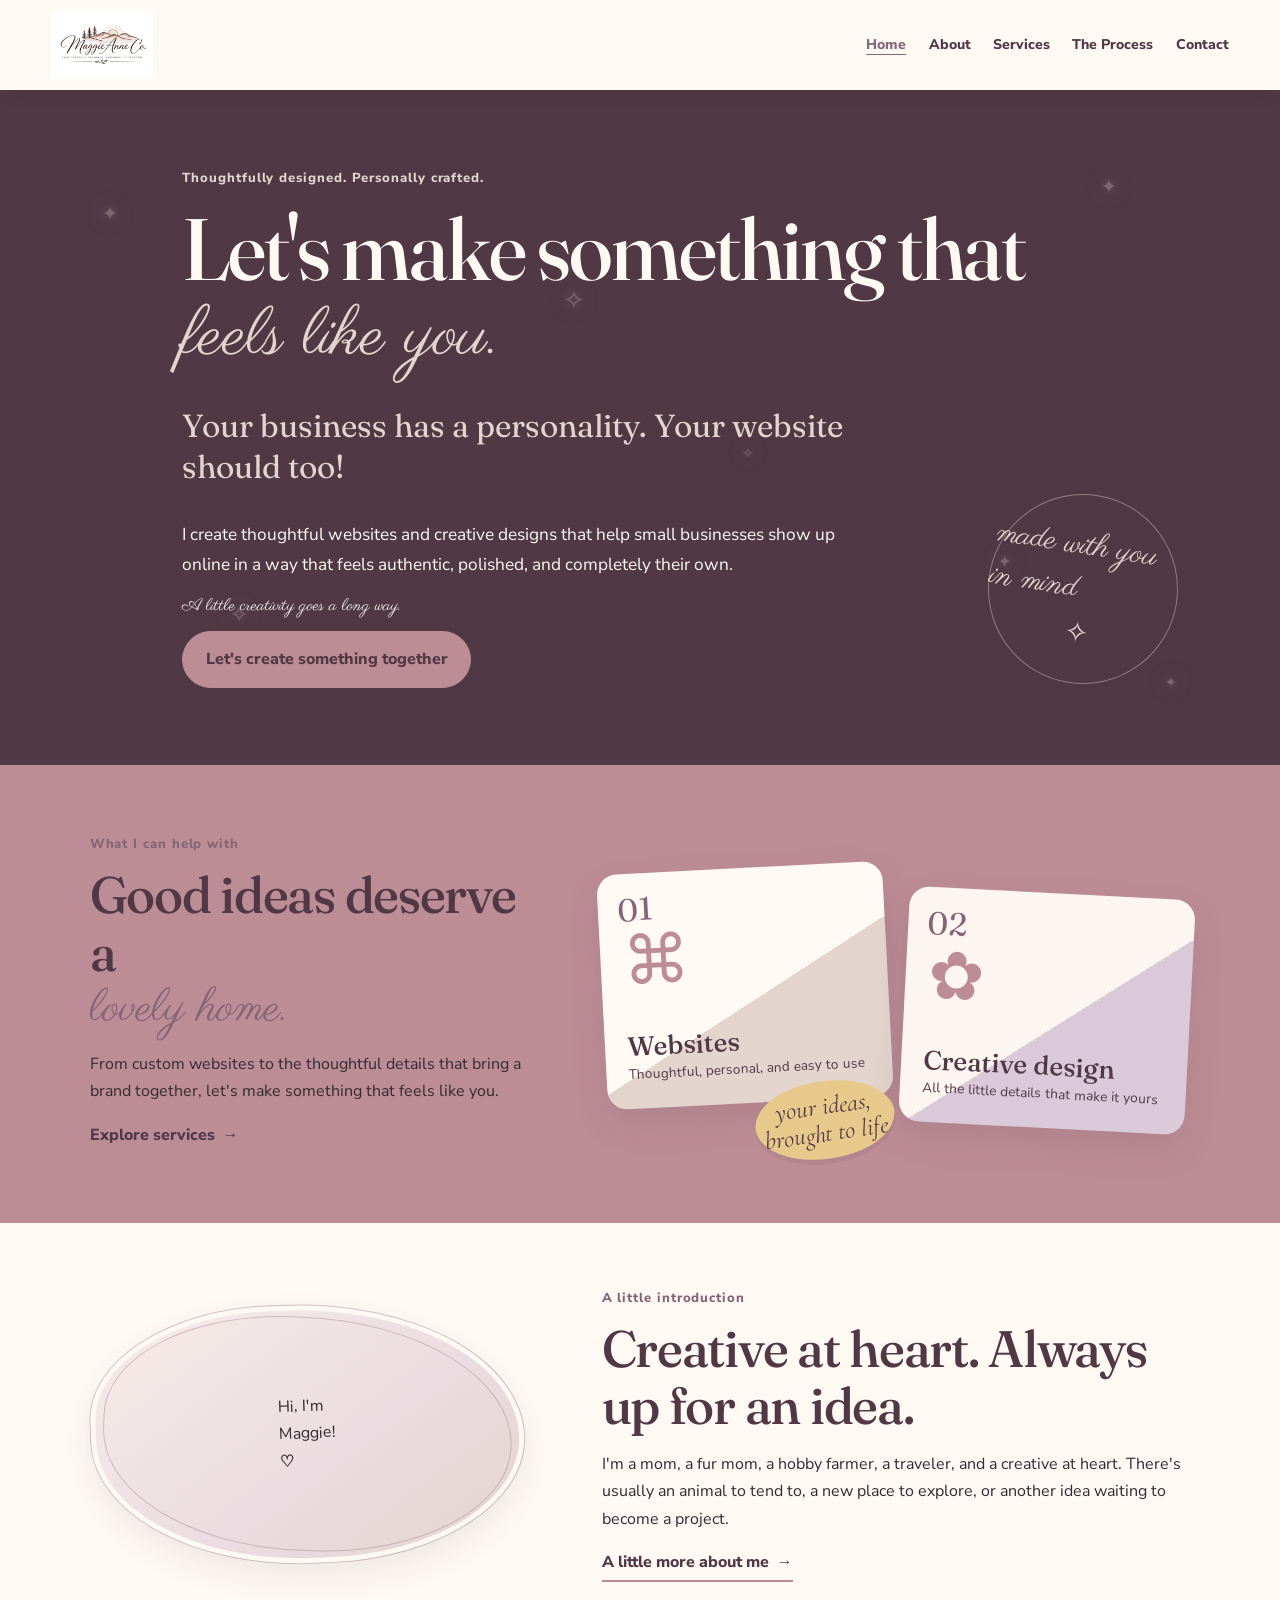
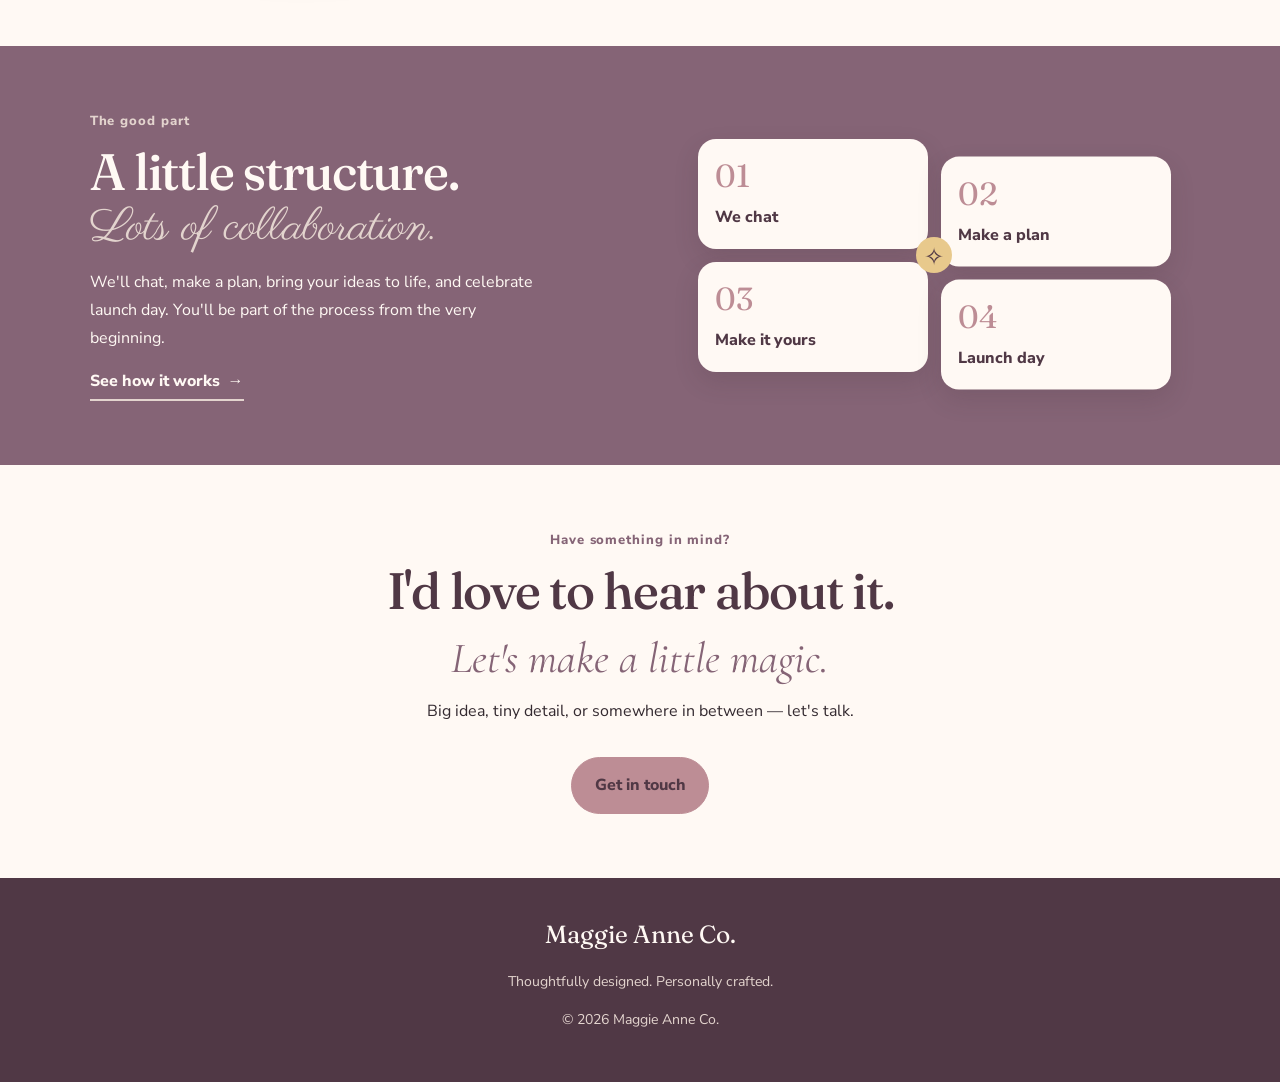
==== commit 96fcf55c: "Apply approved hello-my-name-is Maggie sticker to homepage" ====
--- a/index.html
+++ b/index.html
@@ -20,7 +20,7 @@
 <div class="showcase-note script-accent cormorant-accent">your ideas, brought to life</div>
 </div></div></section>
 <section class="section intro-strip"><div class="section-inner intro-feature">
-<div class="intro-script-panel"><span class="intro-kicker">HI, I'M</span><span class="script-accent cormorant-accent">Maggie!</span><span class="intro-ornament" aria-hidden="true">✧</span></div>
+<div class="intro-script-panel" aria-label="Hi, I'm Maggie name tag sticker"><div class="name-tag-sticker"><div class="name-tag-top">Hi, I'm</div><div class="name-tag-main">Maggie<span>!</span></div><div class="name-tag-underline" aria-hidden="true"><span></span><b>♡</b></div><div class="name-tag-bottom" aria-hidden="true"></div></div></div>
 <div class="intro-copy"><p class="eyebrow">A little introduction</p><h2>Creative at heart. Always up for an idea.</h2><p>I'm a mom, a fur mom, a hobby farmer, a traveler, and a creative at heart. There's usually an animal to tend to, a new place to explore, or another idea waiting to become a project.</p><a class="text-link" href="about.html">A little more about me <span aria-hidden="true">→</span></a></div>
 </div></section>
 <section class="section mauve home-process"><div class="section-inner home-feature-layout reverse">
--- a/style.css
+++ b/style.css
@@ -9,7 +9,7 @@
 .site-footer{background:var(--plum);color:var(--cream);padding:2.2rem 1.3rem;text-align:center;font-size:.88rem}.footer-mark{font-family:'Fraunces',Georgia,serif;font-size:1.55rem;color:var(--paper)}.small-note{font-size:.9rem;color:#5A4A52;margin-top:1.5rem}
 .sparkle-field{position:absolute;inset:0;pointer-events:none;overflow:hidden;z-index:0}.sparkle{position:absolute;display:block;color:var(--cream);text-shadow:0 0 7px #fff8,0 0 18px #BD8D95aa;opacity:.3;animation:twinkle 4.2s ease-in-out infinite}.sparkle.s1{top:16%;left:8%;font-size:1.2rem;animation-delay:.2s}.sparkle.s2{top:28%;left:44%;font-size:1.6rem;animation-delay:1.1s}.sparkle.s3{top:68%;left:78%;font-size:1rem;animation-delay:1.8s}.sparkle.s4{top:75%;left:18%;font-size:1.4rem;animation-delay:.7s}.sparkle.s5{top:12%;left:86%;font-size:1.2rem;animation-delay:2.2s}.sparkle.s6{top:52%;left:58%;font-size:.9rem;animation-delay:1.4s}.sparkle.s7{top:86%;left:91%;font-size:.9rem;animation-delay:2.7s}@keyframes twinkle{0%,100%{opacity:.12;transform:scale(.75) rotate(0)}45%{opacity:.8;transform:scale(1.2) rotate(22deg);filter:brightness(1.35)}65%{opacity:.35;transform:scale(.92) rotate(40deg)}}
 .home-hero{min-height:490px;display:flex;align-items:center}.home-hero .hero-inner{max-width:850px;margin-left:max(0px,calc((100vw - 1120px)/2))}.hero-side-note{position:absolute;right:8%;bottom:12%;width:190px;height:190px;border:1px solid #e3d4ce70;border-radius:50%;display:flex;align-items:center;justify-content:center;flex-direction:column;transform:rotate(9deg);color:var(--cream);font:500 2rem 'Parisienne',cursive}.hero-side-note b{font:1.8rem 'Nunito Sans';margin-top:.2rem}.home-feature-layout{display:grid;grid-template-columns:.85fr 1.15fr;gap:clamp(2rem,6vw,5rem);align-items:center}.home-section-copy{max-width:460px}.home-section-copy h2 em{font-weight:500}.mini-showcase{min-height:330px;position:relative;display:grid;grid-template-columns:1fr 1fr;gap:1rem;align-items:center;padding:1rem 0 2rem}.showcase-card{min-height:235px;padding:1.4rem;border-radius:20px;background:var(--paper);color:var(--plum);text-decoration:none;box-shadow:0 15px 35px #50384520;display:flex;flex-direction:column;justify-content:flex-end;position:relative;overflow:hidden;transition:transform .25s}.showcase-card:hover{transform:translateY(-7px) rotate(-1deg)}.showcase-web{transform:rotate(-3deg);background:linear-gradient(150deg,#fff9f4 0 55%,#e3d4ce 55%)}.showcase-design{transform:translateY(25px) rotate(3deg);background:linear-gradient(145deg,#fdf5ef 0 55%,#d9c9d9 55%)}.showcase-number{position:absolute;top:1rem;left:1.2rem;font:2rem 'Fraunces',serif;color:var(--mauve)}.showcase-symbol{font-size:4.2rem;line-height:1;color:var(--rose);margin-bottom:auto;padding-top:2.1rem}.showcase-card strong{font:500 1.65rem 'Fraunces',serif}.showcase-card small{font-size:.85rem}.showcase-note{position:absolute;bottom:0;left:26%;background:var(--butter);color:var(--plum);border-radius:50%;width:140px;height:78px;display:grid;place-items:center;text-align:center;font-size:1.55rem;transform:rotate(-8deg);box-shadow:0 5px 0 #50384515}
-.intro-feature{display:grid;grid-template-columns:.85fr 1.15fr;gap:clamp(2rem,6vw,5rem);align-items:center}.intro-script-panel{min-height:260px;border-radius:48% 52% 45% 55%;background:#eadce0;display:flex;align-items:center;justify-content:center;position:relative;transform:rotate(-3deg);box-shadow:inset 0 0 0 1px #85647625}.intro-script-panel .script-accent{font-size:clamp(3rem,5vw,4.5rem);color:var(--plum)}.intro-doodle{position:absolute;right:15%;top:18%;font-size:2.4rem;color:var(--mauve)}.intro-copy{max-width:610px}.intro-copy h2{margin-bottom:.8rem}
+.intro-feature{display:grid;grid-template-columns:.85fr 1.15fr;gap:clamp(2rem,6vw,5rem);align-items:center}.intro-script-panel{min-height:260px;border-radius:44% 56% 48% 52%;background:linear-gradient(145deg,#f8ece9 0%,#eadce0 58%,#e3d4ce 100%);border:1px solid #85647645;display:flex;flex-direction:column;align-items:center;justify-content:center;gap:.05rem;position:relative;isolation:isolate;transform:rotate(-2deg);box-shadow:0 14px 30px #50384516,inset 0 0 0 5px #fff9f4}.intro-script-panel:before{content:"";position:absolute;inset:12px;border:1px solid #85647655;border-radius:46% 54% 49% 51%;transform:rotate(4deg);z-index:-1}.intro-kicker{font:800 .72rem "Nunito Sans",sans-serif;letter-spacing:.24em;color:var(--mauve);margin-bottom:.25rem}.intro-script-panel .script-accent{display:block;width:100%;max-width:100%;font-size:clamp(3.1rem,5.4vw,4.6rem);line-height:1.05;text-align:center;color:var(--plum)}.intro-ornament{position:absolute;right:17%;top:18%;font:2rem "Cormorant Garamond",serif;color:var(--rose);transform:rotate(12deg)}.intro-copy{max-width:610px}.intro-copy h2{margin-bottom:.8rem}
 .home-process .home-feature-layout{grid-template-columns:1fr 1fr}.light-copy h2,.light-copy p{color:var(--paper)}.light-copy .eyebrow{color:var(--cream)}.light-copy .script-accent{color:var(--cream)}.light-copy .text-link{color:var(--paper);border-color:var(--cream)}.process-preview{display:grid;grid-template-columns:1fr 1fr;gap:.8rem;position:relative;padding:1.2rem}.preview-step{background:var(--paper);color:var(--plum);padding:1.1rem;border-radius:18px;min-height:110px;display:flex;flex-direction:column;justify-content:space-between;box-shadow:0 10px 25px #342a3025}.preview-step b{font:2rem 'Fraunces',serif;color:var(--rose)}.preview-step span{font-weight:800}.preview-step:nth-child(2){transform:translateY(1.1rem)}.preview-step:nth-child(4){transform:translateY(1.1rem)}.preview-spark{position:absolute;left:calc(50% - 18px);top:calc(50% - 18px);background:var(--butter);color:var(--plum);width:36px;height:36px;border-radius:50%;display:grid;place-items:center;font-size:1.5rem}.closing-script{font-size:2.7rem;margin:.2rem 0}.final-invitation{background:var(--paper)}
 .about-intro{display:grid;grid-template-columns:.82fr 1.18fr;gap:2.5rem;align-items:center}.about-photo-composition{position:relative;padding:0 1rem 2.2rem 0}.photo-placeholder{min-height:230px;border:1.5px dashed #85647680;border-radius:22px;background:linear-gradient(145deg,#fff9f4 0%,#eadce0 52%,#e3d4ce 100%);display:flex;flex-direction:column;align-items:center;justify-content:center;text-align:center;padding:1.5rem;color:var(--plum);gap:.45rem;position:relative;overflow:hidden}.photo-placeholder strong{font-family:'Fraunces',Georgia,serif;font-size:1.35rem;font-weight:500}.photo-placeholder small{font-size:.85rem;max-width:230px}.photo-main{min-height:450px;border-radius:48% 48% 18px 18px;background:radial-gradient(ellipse at 50% 28%,#fff9f4 0 13%,transparent 13.5%),linear-gradient(145deg,#d8c5c8,#fff9f4 48%,#c7b9a6)}.placeholder-icon{font-size:2.5rem;color:var(--mauve)}.photo-caption{position:absolute;bottom:.1rem;left:1.3rem;font-size:2rem;color:var(--plum);transform:rotate(-5deg)}.photo-sticker{position:absolute;right:-.3rem;top:12%;width:92px;height:92px;border-radius:50%;background:var(--butter);color:var(--plum);display:grid;place-content:center;text-align:center;font:500 1.2rem/1 'Parisienne',cursive;transform:rotate(9deg);box-shadow:0 5px 0 #50384518}.about-story{max-width:none}.section-heading{max-width:720px;margin:0 auto 1.5rem;text-align:center}.section-script{display:block;font-size:2rem;margin-top:.2rem}.photo-grid{display:grid;grid-template-columns:repeat(4,1fr);gap:1rem;align-items:start}.photo-grid .photo-placeholder{min-height:245px;justify-content:flex-end;text-align:left;align-items:flex-start;padding:1.3rem}.photo-grid .photo-placeholder:nth-child(even){margin-top:2rem}.photo-grid .photo-placeholder:nth-child(odd){margin-bottom:1rem}.photo-grid .placeholder-icon{font-size:3rem;margin-bottom:auto}.photo-index{position:absolute;right:1rem;top:.8rem;font:1.5rem 'Fraunces',serif;color:#85647680}.farm-photo{background:linear-gradient(155deg,#d9d4bd,#fff9f4 70%)}.animal-photo{background:linear-gradient(155deg,#eadce0,#fff9f4 70%)}.travel-photo{background:linear-gradient(155deg,#c9d0c2,#fff9f4 70%)}.making-photo{background:linear-gradient(155deg,#e8d4c5,#fff9f4 70%)}.about-ending{display:grid;grid-template-columns:.55fr 1.45fr;gap:2rem;align-items:center}.about-ending-mark{font-size:clamp(2.8rem,5vw,4.5rem);color:var(--cream);text-align:center;transform:rotate(-7deg)}
 .service-heading{display:grid;grid-template-columns:auto 1fr;gap:1.5rem;align-items:start;margin-bottom:1.8rem}.service-heading>div{max-width:800px}.section-number{font-family:'Fraunces',Georgia,serif;font-size:clamp(3rem,7vw,5.5rem);line-height:.95;color:var(--plum);background:var(--cream);border-radius:50% 46% 52% 44%;width:clamp(4.5rem,9vw,7rem);height:clamp(4.5rem,9vw,7rem);display:grid;place-items:center;transform:rotate(-7deg)}.service-heading-light .section-number{background:var(--cream);color:var(--plum)}.service-feature-grid{display:grid;grid-template-columns:repeat(3,1fr);gap:1rem}.service-card,.detail-card{background:var(--paper);border-radius:22px;padding:1.5rem;box-shadow:0 12px 30px #342a3015;position:relative;overflow:hidden}.service-card:nth-child(2){transform:translateY(1rem)}.service-card h3,.detail-card h3{color:var(--plum)}.card-doodle{font-size:2.5rem;color:var(--rose);display:block;margin-bottom:.3rem}.card-kicker{display:block;text-transform:uppercase;letter-spacing:.1em;font-size:.68rem;font-weight:800;color:var(--mauve);margin:.3rem 0}.founding-offer{margin:3rem 0 2rem;background:var(--plum);color:var(--paper);border-radius:28px;padding:clamp(1.5rem,4vw,3rem);display:grid;grid-template-columns:145px 1fr;gap:2rem;align-items:center;position:relative;overflow:hidden;box-shadow:0 18px 38px #50384530}.founding-offer:after{content:'✦';position:absolute;right:2rem;top:-1.3rem;font-size:9rem;color:#ffffff12;transform:rotate(12deg)}.founding-offer h2{color:var(--paper);margin:.1rem 0}.founding-offer .eyebrow{color:var(--cream)}.offer-stamp{width:130px;height:130px;border-radius:50%;background:var(--butter);color:var(--plum);display:grid;place-content:center;text-align:center;font-family:'Fraunces',Georgia,serif;font-size:1.15rem;line-height:1.05;transform:rotate(-9deg);box-shadow:0 5px 0 #bd8d95}.offer-price{font-family:'Fraunces',Georgia,serif;font-size:3rem;line-height:1;margin:.3rem 0;color:var(--cream)}.offer-footnote{font-size:.88rem;color:var(--cream);font-style:italic}.details-grid{display:grid;grid-template-columns:repeat(2,1fr);gap:1rem}.detail-card{border:1px solid #85647630}.detail-card .eyebrow{color:var(--mauve)}.service-heading-light .eyebrow{color:var(--cream)}.service-script{display:block;color:var(--cream);font-size:2.4rem;margin-top:.4rem}.creative-grid{display:grid;grid-template-columns:repeat(3,1fr);gap:1rem;margin-top:1.5rem}.creative-card{background:var(--paper);color:var(--ink);border-radius:22px;padding:1.35rem;min-height:175px;box-shadow:0 12px 30px #342a3020;transition:transform .2s ease;position:relative;overflow:hidden}.creative-card:after{content:'✧';position:absolute;right:1rem;bottom:-.9rem;font-size:4rem;color:#d9c9d955}.creative-card:hover{transform:translateY(-5px)}.creative-card>span{font-size:1.8rem;color:var(--rose)}.creative-card h3{color:var(--plum);font-size:1.25rem}.service-note{margin-top:1.5rem;color:var(--paper);font-weight:700}
@@ -74,7 +74,7 @@
 
 /* Latest review refinements */
 .intro-script-panel{padding:1.5rem;overflow:visible}
-.intro-script-panel .script-accent{display:block;width:100%;max-width:100%;font-size:clamp(2.15rem,3.2vw,2.85rem);line-height:1.18;text-align:center;white-space:normal}
+.intro-script-panel .script-accent{display:block;width:100%;max-width:100%;font-size:clamp(3.1rem,5.4vw,4.6rem);line-height:1.05;text-align:center;white-space:normal}
 .process-icon svg{display:block;width:2.15rem;height:2.15rem;fill:none;stroke:currentColor;stroke-width:1.8;stroke-linecap:round;stroke-linejoin:round}
 .process-icon{background:var(--cream);color:var(--mauve);border:1px solid #85647635}
 .panel .eyebrow{margin-bottom:.35rem}
@@ -86,7 +86,7 @@
 .communication-section .panel .eyebrow+h2{margin-top:.08rem}
 @media(max-width:560px){
  .intro-script-panel{min-height:190px;padding:1.25rem}
- .intro-script-panel .script-accent{font-size:clamp(2.1rem,9vw,2.65rem)}
+ .intro-script-panel .script-accent{font-size:clamp(3rem,12vw,3.6rem)}
  .process-icon svg{width:2rem;height:2rem}
 }
 
